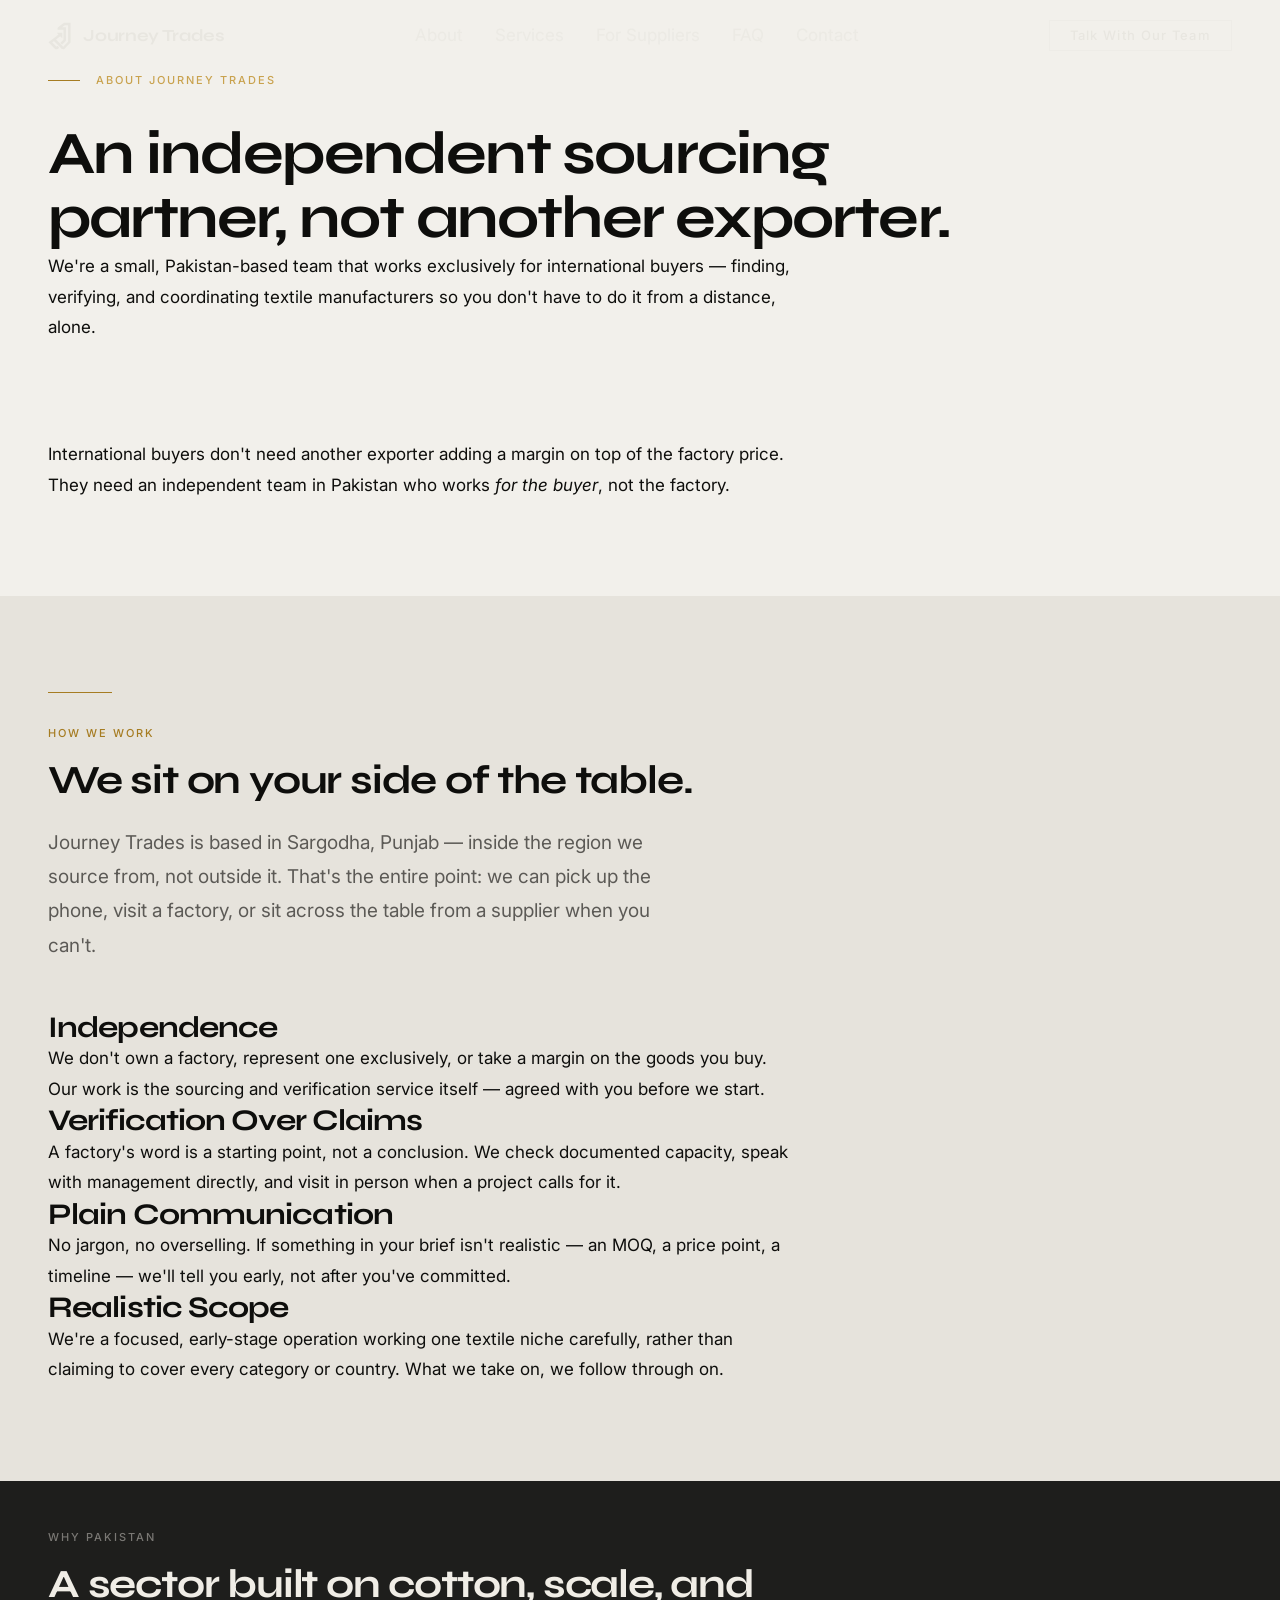
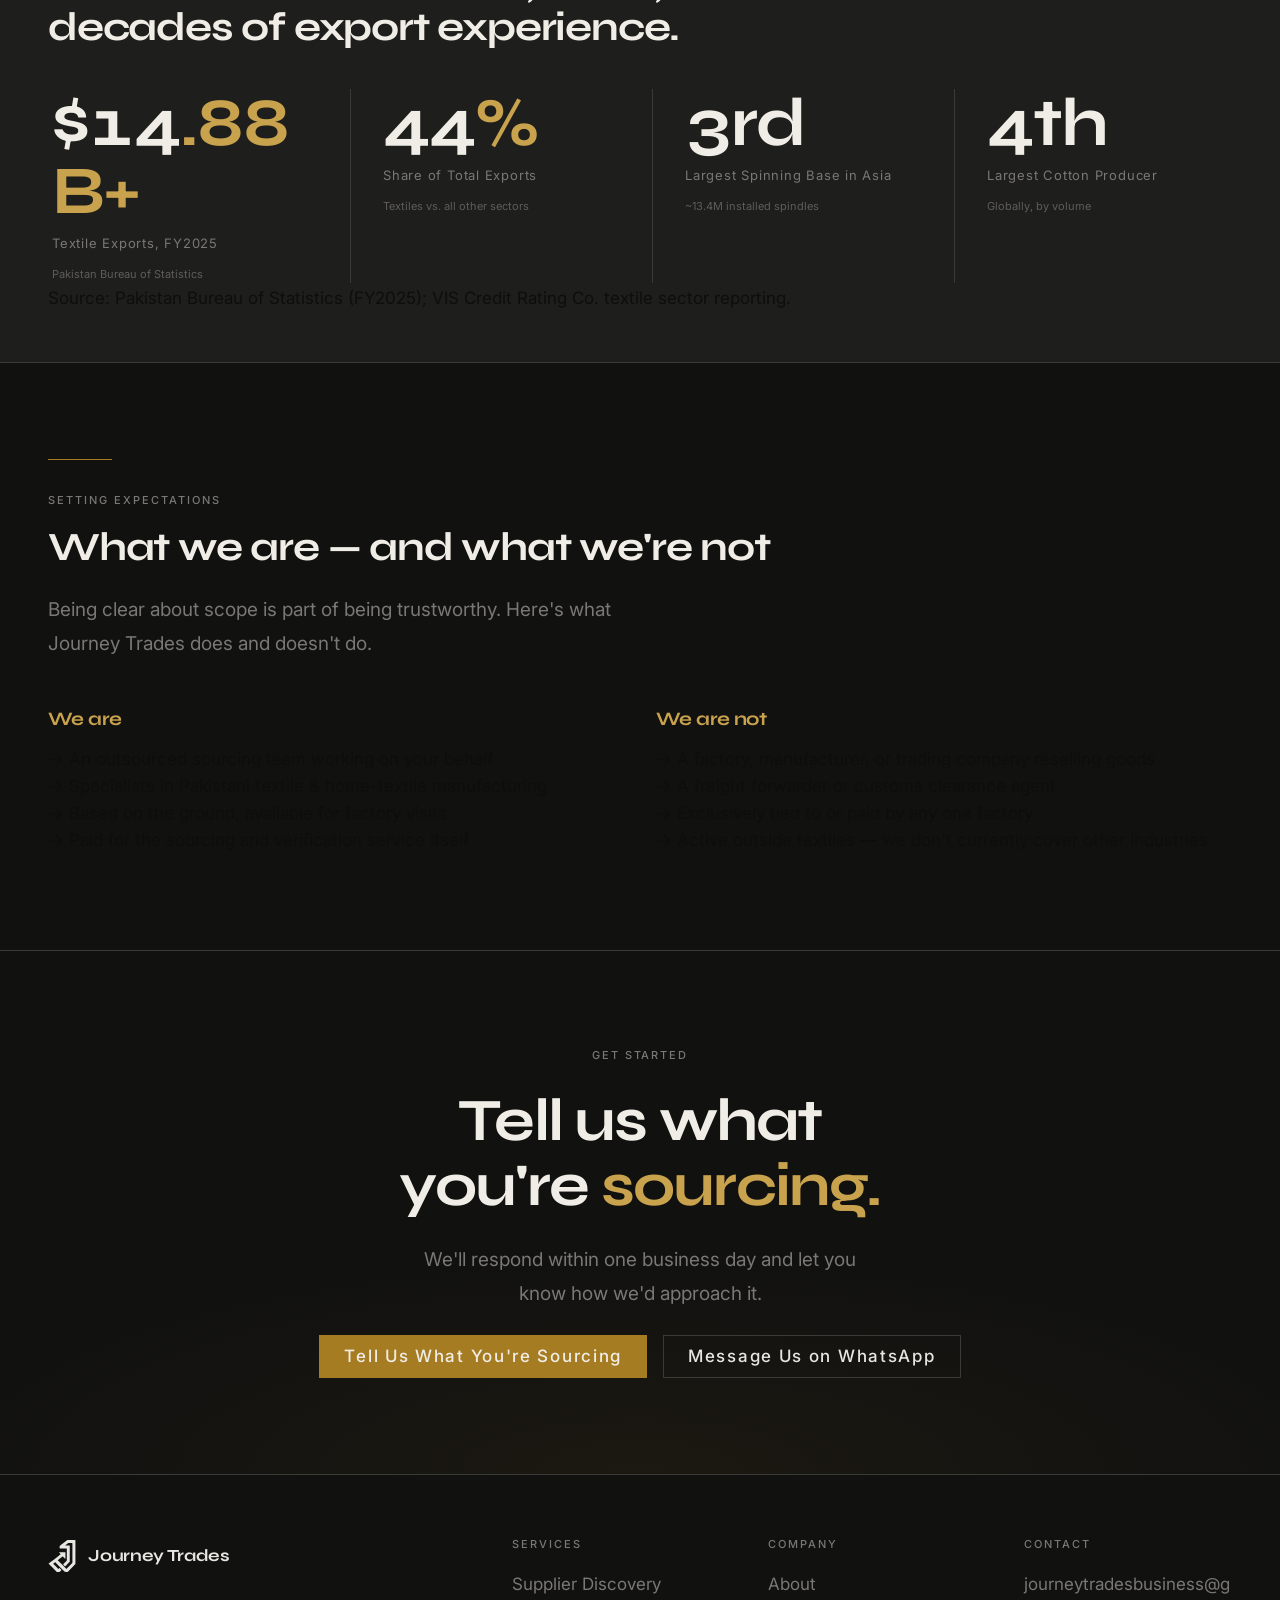
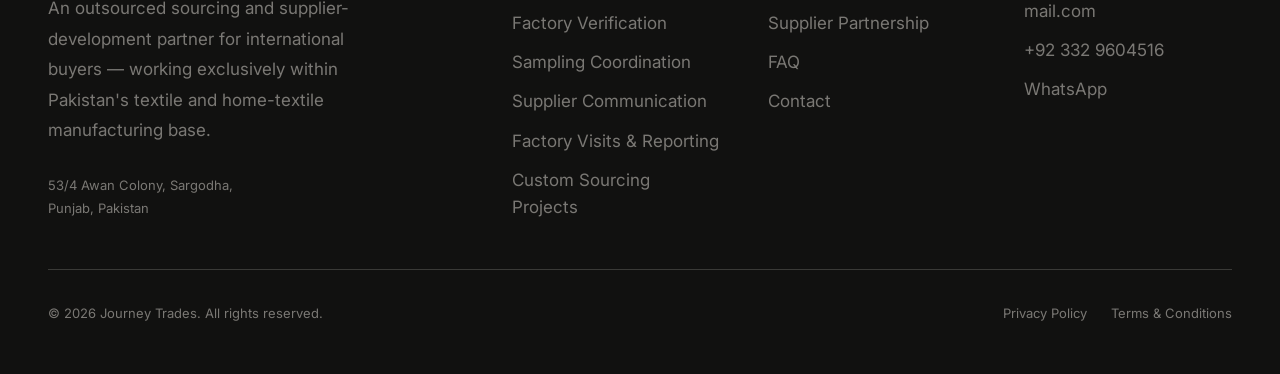
==== about.html @ 77d4fa7c "Add files via upload" ====
<!DOCTYPE html>
<html lang="en" dir="ltr">
<head>
  <meta charset="UTF-8">
  <meta name="viewport" content="width=device-width, initial-scale=1.0">
  <meta http-equiv="X-UA-Compatible" content="IE=edge">

  <title>About Journey Trades — An Independent Sourcing Partner in Pakistan</title>
  <meta name="description" content="Journey Trades is an outsourced sourcing and supplier-development partner based in Sargodha, Punjab. We work for international textile buyers — not for factories.">
  <meta name="robots" content="index, follow">
  <link rel="canonical" href="https://journeytrades.com/about">

  <link rel="icon" href="/assets/favicon/favicon.svg" type="image/svg+xml">
  <link rel="icon" href="/assets/favicon/favicon.ico" sizes="any">
  <link rel="icon" href="/assets/favicon/favicon-96x96.png" type="image/png" sizes="96x96">
  <link rel="apple-touch-icon" href="/assets/favicon/apple-touch-icon.png">
  <link rel="manifest" href="/site.webmanifest">
  <meta name="theme-color" content="#111110">

  <link rel="preconnect" href="https://fonts.googleapis.com">
  <link rel="preconnect" href="https://fonts.gstatic.com" crossorigin>
  <link rel="stylesheet" href="/css/style.css">
  <link rel="stylesheet" href="/css/components.css">
  <link href="https://fonts.googleapis.com/css2?family=Syne:wght@600;700&family=Inter:wght@400;500;600&family=JetBrains+Mono:wght@400&display=swap" rel="stylesheet">
</head>

<body>

  <a href="#main-content" class="skip-link">Skip to main content</a>

  <header role="banner">
    <nav class="nav nav--over-dark" id="site-nav" aria-label="Main navigation">
      <div class="nav__inner container">

        <a href="/" class="nav__brand" aria-label="Journey Trades — Home">
          <span class="nav__mark" aria-hidden="true">
            <svg viewBox="381.33 122.94 254.98 306.00" xmlns="http://www.w3.org/2000/svg" aria-hidden="true" focusable="false"><path fill="currentColor" d="M492.219360,255.719696 C487.970673,251.401764 483.965637,247.331940 479.997284,243.299408 C481.773834,241.290131 483.369568,241.736816 484.786346,241.733704 C500.950500,241.697998 517.115051,241.760742 533.278870,241.675629 C536.532776,241.658493 538.229919,242.593063 538.214355,246.176392 C538.138489,263.673279 538.195129,281.170685 538.187622,298.667908 C538.187256,299.475739 538.202148,300.349670 537.248962,300.984955 C535.290833,301.412384 534.532166,299.639404 533.427429,298.526733 C528.144592,293.205994 522.882629,287.864319 517.635010,282.508728 C516.017578,280.857971 514.525269,279.582428 512.106262,281.442688 C497.848846,292.407104 483.533447,303.296173 469.249542,314.226257 C469.011902,314.408142 468.924530,314.786438 468.872314,314.881500 C494.978088,340.527435 521.039734,366.130005 547.777771,392.397064 C550.860657,389.139160 555.244202,384.400482 559.742493,379.773346 C572.284668,366.872040 584.827454,353.970581 597.484985,341.183014 C600.006348,338.635864 601.158508,335.977844 601.152100,332.351929 C601.053955,276.360565 601.016846,220.368958 601.138489,164.377777 C601.148865,159.608215 599.744385,157.890137 594.889404,158.078583 C586.236511,158.414490 577.562073,158.185883 568.896851,158.221893 C567.082275,158.229431 565.195679,157.996155 563.598877,159.205017 C554.478271,166.109589 545.360718,173.018188 536.156189,179.990524 C537.889099,181.886978 539.625610,181.592804 541.217590,181.585632 C551.380310,181.539932 561.548218,181.598801 571.702759,181.267838 C575.767700,181.135345 577.372253,182.289490 577.363159,186.539581 C577.265991,232.199249 577.288330,277.859222 577.348022,323.519012 C577.351562,326.256561 576.355835,328.283813 574.530151,330.162781 C562.570923,342.470795 550.576233,354.745850 538.759583,367.189697 C536.109314,369.980621 534.418335,369.785675 531.954956,367.059418 C528.161133,362.860901 524.103699,358.885468 519.976135,355.009216 C517.406128,352.595734 517.024597,350.875061 519.827148,348.115173 C529.203430,338.881683 538.237244,329.301453 547.532532,319.984039 C549.837402,317.673645 550.729797,315.225372 550.720886,311.995819 C550.630432,279.167633 550.588562,246.338837 550.731201,213.511063 C550.749634,209.265808 549.271851,208.119171 545.238403,208.156525 C527.575867,208.320053 509.909210,208.088135 492.248108,208.314621 C487.396088,208.376831 485.508484,207.134674 485.556122,201.903229 C485.714783,184.478241 485.535400,184.493973 499.542938,173.908081 C517.348938,160.451614 535.152893,146.992111 552.895752,133.452637 C555.155579,131.728149 557.503235,130.980072 560.276611,130.983826 C581.106812,131.011978 601.937317,131.055344 622.766968,130.943924 C626.807556,130.922302 628.318054,132.323074 628.312683,136.488327 C628.223572,205.811172 628.248474,275.134186 628.276550,344.457153 C628.277588,346.911621 627.695251,348.962250 625.915466,350.777222 C604.217590,372.904419 582.559082,395.070221 560.886902,417.222687 C560.538513,417.578796 560.169983,417.923492 559.772217,418.221985 C554.971069,421.824646 533.644470,420.338440 529.401917,416.060669 C503.236969,389.678223 477.083954,363.283936 450.935394,336.885254 C445.846863,331.748047 445.846344,331.707733 440.229309,335.979370 C436.121277,339.103455 432.063232,342.293457 428.000671,345.476746 C427.767517,345.659454 427.695007,346.047119 427.432037,346.569000 C443.109436,361.708893 458.841797,376.901855 474.966919,392.474121 C476.721710,391.483978 478.832550,388.628113 481.294250,386.196716 C483.282410,384.233093 484.864899,384.271484 486.775757,386.243256 C491.181244,390.789246 495.623444,395.303986 500.180634,399.696655 C502.305176,401.744446 502.652954,403.499542 500.231781,405.450317 C499.845337,405.761688 499.527985,406.159149 499.180969,406.518982 C485.274841,420.939636 485.276093,420.915375 465.383636,419.879028 C462.577545,419.732819 460.314514,418.886597 458.288696,416.833862 C435.349701,393.589966 412.379608,370.376526 389.334137,347.238281 C386.774902,344.668762 386.963837,343.059631 389.784821,340.916809 C418.702850,318.951202 447.563599,296.910217 476.432800,274.880371 C482.764526,270.048645 489.066345,265.177734 495.222076,260.447754 C495.000000,258.157471 493.479034,257.229156 492.219360,255.719696 z"/></svg>
          </span>
          <span class="nav__wordmark">Journey Trades</span>
        </a>

        <ul class="nav__links" role="list">
          <li><a href="/about"     class="nav__link">About</a></li>
          <li><a href="/services"  class="nav__link">Services</a></li>
          <li><a href="/suppliers" class="nav__link">For Suppliers</a></li>
          <li><a href="/faq"       class="nav__link">FAQ</a></li>
          <li><a href="/contact"   class="nav__link">Contact</a></li>
        </ul>

        <div class="nav__actions">
          <a href="/contact" class="btn nav__cta">Talk With Our Team</a>
          <button class="nav__toggle" id="menu-toggle" aria-expanded="false" aria-controls="mobile-menu" aria-label="Open navigation menu">
            <span class="nav__toggle-bar" aria-hidden="true"></span>
            <span class="nav__toggle-bar" aria-hidden="true"></span>
            <span class="nav__toggle-bar" aria-hidden="true"></span>
          </button>
        </div>

      </div>

      <div class="nav__mobile" id="mobile-menu" aria-hidden="true">
        <ul class="nav__mobile-links" role="list">
          <li><a href="/about"     class="nav__mobile-link">About</a></li>
          <li><a href="/services"  class="nav__mobile-link">Services</a></li>
          <li><a href="/suppliers" class="nav__mobile-link">For Suppliers</a></li>
          <li><a href="/faq"       class="nav__mobile-link">FAQ</a></li>
          <li><a href="/contact"   class="nav__mobile-link">Contact</a></li>
        </ul>
        <a href="/contact" class="nav__mobile-cta">Talk With Our Team</a>
      </div>

    </nav>
  </header>
  <main id="main-content" tabindex="-1">

    <!-- ═══════════ PAGE HEADER ═══════════ -->
    <header class="page-header">
      <div class="container">
        <div class="page-header__inner">
          <div class="hero__eyebrow">
            <span class="hero__eyebrow-line" aria-hidden="true"></span>
            <span class="hero__label">About Journey Trades</span>
          </div>
          <h1>An independent sourcing partner, not another exporter.</h1>
          <p class="page-header__sub">
            We're a small, Pakistan-based team that works exclusively for international buyers — finding, verifying, and coordinating textile manufacturers so you don't have to do it from a distance, alone.
          </p>
        </div>
      </div>
    </header>

    <!-- ═══════════ LEAD STATEMENT ═══════════ -->
    <section class="about-lead section">
      <div class="container">
        <p class="about-lead__text">
          International buyers don't need another exporter adding a margin on top of the factory price. They need an independent team in Pakistan who works <em>for the buyer</em>, not the factory.
        </p>
      </div>
    </section>

    <!-- ═══════════ HOW WE WORK ═══════════ -->
    <section class="section" style="background-color: var(--color-bg-alt);" aria-labelledby="how-heading">
      <div class="container">
        <span class="entry-rule fade-up" aria-hidden="true"></span>
        <div class="heading-block">
          <span class="section-label">How We Work</span>
          <h2 class="heading-block__title" id="how-heading">We sit on your side of the table.</h2>
          <p class="heading-block__sub">
            Journey Trades is based in Sargodha, Punjab — inside the region we source from, not outside it. That's the entire point: we can pick up the phone, visit a factory, or sit across the table from a supplier when you can't.
          </p>
        </div>

        <div class="values-grid">
          <div class="value-item fade-up">
            <h3 class="value-item__title">Independence</h3>
            <p class="value-item__body">We don't own a factory, represent one exclusively, or take a margin on the goods you buy. Our work is the sourcing and verification service itself — agreed with you before we start.</p>
          </div>
          <div class="value-item fade-up">
            <h3 class="value-item__title">Verification Over Claims</h3>
            <p class="value-item__body">A factory's word is a starting point, not a conclusion. We check documented capacity, speak with management directly, and visit in person when a project calls for it.</p>
          </div>
          <div class="value-item fade-up">
            <h3 class="value-item__title">Plain Communication</h3>
            <p class="value-item__body">No jargon, no overselling. If something in your brief isn't realistic — an MOQ, a price point, a timeline — we'll tell you early, not after you've committed.</p>
          </div>
          <div class="value-item fade-up">
            <h3 class="value-item__title">Realistic Scope</h3>
            <p class="value-item__body">We're a focused, early-stage operation working one textile niche carefully, rather than claiming to cover every category or country. What we take on, we follow through on.</p>
          </div>
        </div>
      </div>
    </section>

    <!-- ═══════════ WHY PAKISTAN ═══════════ -->
    <section class="credibility-bar" aria-label="Pakistan's textile sector, in context">
      <div class="container">
        <span class="section-label section-label--light">Why Pakistan</span>
        <h2 style="color: var(--color-text-on-dark-strong); margin-top: var(--space-16); max-width: 38ch;">
          A sector built on cotton, scale, and decades of export experience.
        </h2>
        <div class="credibility-bar__grid" style="margin-top: var(--space-40);">

          <div class="stat-card fade-up">
            <span class="stat-card__number" data-count="17" data-suffix=".88B+">$17<span>.88B+</span></span>
            <span class="stat-card__label">Textile Exports, FY2025</span>
            <span class="stat-card__context">Pakistan Bureau of Statistics</span>
          </div>

          <div class="stat-card fade-up">
            <span class="stat-card__number" data-count="55" data-suffix="%">55<span>%</span></span>
            <span class="stat-card__label">Share of Total Exports</span>
            <span class="stat-card__context">Textiles vs. all other sectors</span>
          </div>

          <div class="stat-card fade-up">
            <span class="stat-card__number">3rd</span>
            <span class="stat-card__label">Largest Spinning Base in Asia</span>
            <span class="stat-card__context">~13.4M installed spindles</span>
          </div>

          <div class="stat-card fade-up">
            <span class="stat-card__number">4th</span>
            <span class="stat-card__label">Largest Cotton Producer</span>
            <span class="stat-card__context">Globally, by volume</span>
          </div>

        </div>
        <p class="markets__source">Source: Pakistan Bureau of Statistics (FY2025); VIS Credit Rating Co. textile sector reporting.</p>
      </div>
    </section>

    <!-- ═══════════ WHAT WE ARE / AREN'T ═══════════ -->
    <section class="section" style="background-color: var(--color-surface-dark);" aria-labelledby="not-heading">
      <div class="container">
        <span class="entry-rule fade-up" aria-hidden="true"></span>
        <div class="heading-block">
          <span class="section-label section-label--light">Setting Expectations</span>
          <h2 class="heading-block__title" id="not-heading" style="color: var(--color-text-on-dark-strong);">What we are — and what we're not</h2>
          <p class="heading-block__sub heading-block__sub--light">
            Being clear about scope is part of being trustworthy. Here's what Journey Trades does and doesn't do.
          </p>
        </div>

        <div class="grid grid--2">
          <div>
            <h3 style="color: var(--color-accent-brass-light); font-family: var(--font-display); font-size: var(--text-body-lg); margin-bottom: var(--space-16);">We are</h3>
            <div class="not-list">
              <div class="not-item"><span class="not-item__mark">→</span> An outsourced sourcing team working on your behalf</div>
              <div class="not-item"><span class="not-item__mark">→</span> Specialists in Pakistani textile &amp; home-textile manufacturing</div>
              <div class="not-item"><span class="not-item__mark">→</span> Based on the ground, available for factory visits</div>
              <div class="not-item"><span class="not-item__mark">→</span> Paid for the sourcing and verification service itself</div>
            </div>
          </div>
          <div>
            <h3 style="color: var(--color-accent-brass-light); font-family: var(--font-display); font-size: var(--text-body-lg); margin-bottom: var(--space-16);">We are not</h3>
            <div class="not-list">
              <div class="not-item"><span class="not-item__mark">→</span> A factory, manufacturer, or trading company reselling goods</div>
              <div class="not-item"><span class="not-item__mark">→</span> A freight forwarder or customs clearance agent</div>
              <div class="not-item"><span class="not-item__mark">→</span> Exclusively tied to or paid by any one factory</div>
              <div class="not-item"><span class="not-item__mark">→</span> Active outside textiles — we don't currently cover other industries</div>
            </div>
          </div>
        </div>
      </div>
    </section>

    <!-- ═══════════ CTA ═══════════ -->
    <section class="cta-block section" aria-labelledby="about-cta-heading">
      <div class="container">
        <div class="cta-block__inner">
          <span class="cta-block__label">Get Started</span>
          <h2 class="cta-block__title" id="about-cta-heading">Tell us what you're <em>sourcing.</em></h2>
          <p class="cta-block__sub">We'll respond within one business day and let you know how we'd approach it.</p>
          <div class="cta-block__actions">
            <a href="/contact" class="btn btn--brass">Tell Us What You're Sourcing</a>
            <a href="https://wa.me/923329604516" class="btn btn--outline-dark" target="_blank" rel="noopener">Message Us on WhatsApp</a>
          </div>
        </div>
      </div>
    </section>

  </main>

  <!-- ═══════════ FOOTER ═══════════ -->
  <footer class="footer" role="contentinfo">
    <div class="container">
      <div class="footer__inner">

        <div class="footer__brand">
          <a href="/" class="footer__mark" aria-label="Journey Trades — Home">
            <span class="footer__mark-icon" aria-hidden="true">
              <svg viewBox="381.33 122.94 254.98 306.00" xmlns="http://www.w3.org/2000/svg" aria-hidden="true" focusable="false"><path fill="currentColor" d="M492.219360,255.719696 C487.970673,251.401764 483.965637,247.331940 479.997284,243.299408 C481.773834,241.290131 483.369568,241.736816 484.786346,241.733704 C500.950500,241.697998 517.115051,241.760742 533.278870,241.675629 C536.532776,241.658493 538.229919,242.593063 538.214355,246.176392 C538.138489,263.673279 538.195129,281.170685 538.187622,298.667908 C538.187256,299.475739 538.202148,300.349670 537.248962,300.984955 C535.290833,301.412384 534.532166,299.639404 533.427429,298.526733 C528.144592,293.205994 522.882629,287.864319 517.635010,282.508728 C516.017578,280.857971 514.525269,279.582428 512.106262,281.442688 C497.848846,292.407104 483.533447,303.296173 469.249542,314.226257 C469.011902,314.408142 468.924530,314.786438 468.872314,314.881500 C494.978088,340.527435 521.039734,366.130005 547.777771,392.397064 C550.860657,389.139160 555.244202,384.400482 559.742493,379.773346 C572.284668,366.872040 584.827454,353.970581 597.484985,341.183014 C600.006348,338.635864 601.158508,335.977844 601.152100,332.351929 C601.053955,276.360565 601.016846,220.368958 601.138489,164.377777 C601.148865,159.608215 599.744385,157.890137 594.889404,158.078583 C586.236511,158.414490 577.562073,158.185883 568.896851,158.221893 C567.082275,158.229431 565.195679,157.996155 563.598877,159.205017 C554.478271,166.109589 545.360718,173.018188 536.156189,179.990524 C537.889099,181.886978 539.625610,181.592804 541.217590,181.585632 C551.380310,181.539932 561.548218,181.598801 571.702759,181.267838 C575.767700,181.135345 577.372253,182.289490 577.363159,186.539581 C577.265991,232.199249 577.288330,277.859222 577.348022,323.519012 C577.351562,326.256561 576.355835,328.283813 574.530151,330.162781 C562.570923,342.470795 550.576233,354.745850 538.759583,367.189697 C536.109314,369.980621 534.418335,369.785675 531.954956,367.059418 C528.161133,362.860901 524.103699,358.885468 519.976135,355.009216 C517.406128,352.595734 517.024597,350.875061 519.827148,348.115173 C529.203430,338.881683 538.237244,329.301453 547.532532,319.984039 C549.837402,317.673645 550.729797,315.225372 550.720886,311.995819 C550.630432,279.167633 550.588562,246.338837 550.731201,213.511063 C550.749634,209.265808 549.271851,208.119171 545.238403,208.156525 C527.575867,208.320053 509.909210,208.088135 492.248108,208.314621 C487.396088,208.376831 485.508484,207.134674 485.556122,201.903229 C485.714783,184.478241 485.535400,184.493973 499.542938,173.908081 C517.348938,160.451614 535.152893,146.992111 552.895752,133.452637 C555.155579,131.728149 557.503235,130.980072 560.276611,130.983826 C581.106812,131.011978 601.937317,131.055344 622.766968,130.943924 C626.807556,130.922302 628.318054,132.323074 628.312683,136.488327 C628.223572,205.811172 628.248474,275.134186 628.276550,344.457153 C628.277588,346.911621 627.695251,348.962250 625.915466,350.777222 C604.217590,372.904419 582.559082,395.070221 560.886902,417.222687 C560.538513,417.578796 560.169983,417.923492 559.772217,418.221985 C554.971069,421.824646 533.644470,420.338440 529.401917,416.060669 C503.236969,389.678223 477.083954,363.283936 450.935394,336.885254 C445.846863,331.748047 445.846344,331.707733 440.229309,335.979370 C436.121277,339.103455 432.063232,342.293457 428.000671,345.476746 C427.767517,345.659454 427.695007,346.047119 427.432037,346.569000 C443.109436,361.708893 458.841797,376.901855 474.966919,392.474121 C476.721710,391.483978 478.832550,388.628113 481.294250,386.196716 C483.282410,384.233093 484.864899,384.271484 486.775757,386.243256 C491.181244,390.789246 495.623444,395.303986 500.180634,399.696655 C502.305176,401.744446 502.652954,403.499542 500.231781,405.450317 C499.845337,405.761688 499.527985,406.159149 499.180969,406.518982 C485.274841,420.939636 485.276093,420.915375 465.383636,419.879028 C462.577545,419.732819 460.314514,418.886597 458.288696,416.833862 C435.349701,393.589966 412.379608,370.376526 389.334137,347.238281 C386.774902,344.668762 386.963837,343.059631 389.784821,340.916809 C418.702850,318.951202 447.563599,296.910217 476.432800,274.880371 C482.764526,270.048645 489.066345,265.177734 495.222076,260.447754 C495.000000,258.157471 493.479034,257.229156 492.219360,255.719696 z"/></svg>
            </span>
            <span class="footer__wordmark">Journey Trades</span>
          </a>
          <p class="footer__tagline">
            An outsourced sourcing and supplier-development partner for international buyers — working exclusively within Pakistan's textile and home-textile manufacturing base.
          </p>
          <p class="footer__tagline" style="margin-top: var(--space-8); font-size: var(--text-caption);">
            53/4 Awan Colony, Sargodha, Punjab, Pakistan
          </p>
        </div>

        <nav class="footer__col" aria-label="Services">
          <h3 class="footer__col-title">Services</h3>
          <ul class="footer__links" role="list">
            <li><a href="/services" class="footer__link">Supplier Discovery</a></li>
            <li><a href="/services" class="footer__link">Factory Verification</a></li>
            <li><a href="/services" class="footer__link">Sampling Coordination</a></li>
            <li><a href="/services" class="footer__link">Supplier Communication</a></li>
            <li><a href="/services" class="footer__link">Factory Visits &amp; Reporting</a></li>
            <li><a href="/services" class="footer__link">Custom Sourcing Projects</a></li>
          </ul>
        </nav>

        <nav class="footer__col" aria-label="Company">
          <h3 class="footer__col-title">Company</h3>
          <ul class="footer__links" role="list">
            <li><a href="/about"     class="footer__link">About</a></li>
            <li><a href="/suppliers" class="footer__link">Supplier Partnership</a></li>
            <li><a href="/faq"       class="footer__link">FAQ</a></li>
            <li><a href="/contact"   class="footer__link">Contact</a></li>
          </ul>
        </nav>

        <div class="footer__col">
          <h3 class="footer__col-title">Contact</h3>
          <ul class="footer__links" role="list">
            <li><a href="mailto:journeytradesbusiness@gmail.com" class="footer__link">journeytradesbusiness@gmail.com</a></li>
            <li><a href="tel:+923329604516" class="footer__link">+92 332 9604516</a></li>
            <li><a href="https://wa.me/923329604516" class="footer__link" target="_blank" rel="noopener">WhatsApp</a></li>
          </ul>
        </div>

      </div>

      <hr class="footer__divider" aria-hidden="true">

      <div class="footer__bottom">
        <p class="footer__copy">
          &copy; <span id="footer-year">2026</span> Journey Trades. All rights reserved.
        </p>
        <nav class="footer__legal-links" aria-label="Legal">
          <a href="/privacy" class="footer__legal-link">Privacy Policy</a>
          <a href="/terms"   class="footer__legal-link">Terms &amp; Conditions</a>
        </nav>
      </div>

    </div>
  </footer>

  <script src="/js/script.js" defer></script>


</body>
</html>
---- css/style.css ----
/* ═══════════════════════════════════════════════════════════════
   JOURNEY TRADES — style.css  v2
   Architecture: Layered Custom Properties + Disciplined BEM
   Mobile-first. Token-driven. Zero layout hacks.

   LAYER 0:  Design Tokens (evolved palette + new tokens)
   LAYER 1:  Reset + Base
   LAYER 2:  Global Safety Rules
   LAYER 3:  Typography Base
   LAYER 4:  Layout Primitives
   LAYER 5:  Navigation
   LAYER 6:  Footer
   LAYER 7:  Hero
   LAYER 8:  Credibility Bar
   LAYER 9:  Services
   LAYER 10: Process
   LAYER 11: Why Journey / Engagement Model
   LAYER 12: Trade Evidence
   LAYER 13: CTA Block
   LAYER 14: Animations + Tension System
   LAYER 15: Reduced Motion
═══════════════════════════════════════════════════════════════ */


/* ═══════════════════════════════════════════════════════════════
   LAYER 0 — DESIGN TOKENS
═══════════════════════════════════════════════════════════════ */

:root {

  /* ── EVOLVED PALETTE ── */
  --color-bg-primary:         #F2F0EB;
  --color-bg-alt:             #E6E3DC;
  --color-surface-dark:       #111110;
  --color-surface-mid:        #1E1E1C;
  --color-text-primary:       #0E0E0C;
  --color-text-secondary:     #5C5A56;
  --color-text-on-dark:       #E8E6E0;
  --color-text-on-dark-strong:#F0EDE6;
  --color-text-muted-on-dark: #7A7874;
  --color-accent-brass:       #A67C22;
  --color-accent-brass-light: #C9A24E;
  --color-accent-green:       #2C4A38;
  --color-border:             #C8C5BC;
  --color-border-strong:      #A8A59C;
  --color-border-dark:        #2A2A28;
  --color-border-dark-strong: #3A3A37;

  /* ── SPACING — 8px base unit ── */
  --space-4:    0.25rem;
  --space-8:    0.50rem;
  --space-12:   0.75rem;
  --space-16:   1.00rem;
  --space-20:   1.25rem;
  --space-24:   1.50rem;
  --space-32:   2.00rem;
  --space-40:   2.50rem;
  --space-48:   3.00rem;
  --space-64:   4.00rem;
  --space-80:   5.00rem;
  --space-96:   6.00rem;
  --space-128:  8.00rem;

  /* ── SECTION PADDING — mobile first, pacing is intentional ── */
  --section-py:       var(--space-64);
  --section-py-tight: var(--space-48);
  --section-py-wide:  var(--space-96);

  /* ── NAVIGATION ── */
  --nav-height: 4.50rem;

  /* ── CONTAINERS ── */
  --container-max:     80rem;
  --container-text:    45rem;
  --container-legal:   42.50rem;
  --container-padding: var(--space-20);

  /* ── TYPOGRAPHY — FAMILIES ── */
  --font-display: 'Syne', system-ui, sans-serif;
  --font-body:    'Inter', system-ui, sans-serif;
  --font-mono:    'JetBrains Mono', 'Fira Mono', 'Courier New', monospace;

  /* ── TYPOGRAPHY — EVOLVED FLUID SCALE ── */
  --text-label:    clamp(0.625rem,  1.40vw, 0.6875rem);
  --text-caption:  clamp(0.750rem,  1.60vw, 0.8125rem);
  --text-body:     clamp(0.9375rem, 1.80vw, 1.0625rem);
  --text-body-lg:  clamp(1.0625rem, 2.10vw, 1.1875rem);
  --text-sub:      clamp(1.1250rem, 2.50vw, 1.4375rem);
  --text-h3:       clamp(1.3125rem, 3.00vw, 1.8750rem);
  --text-h2:       clamp(1.6250rem, 4.20vw, 2.5000rem);
  --text-h1:       clamp(2.2500rem, 5.80vw, 3.7500rem);
  --text-display:  clamp(2.9375rem, 7.50vw, 6.0000rem);
  --text-stat:     clamp(2.5000rem, 5.50vw, 4.2500rem);

  /* ── LINE HEIGHTS ── */
  --lh-tight:   1.08;
  --lh-snug:    1.28;
  --lh-normal:  1.60;
  --lh-relaxed: 1.80;

  /* ── TRACKING ── */
  --tracking-tightest: -0.03em;
  --tracking-tight:    -0.02em;
  --tracking-normal:    0.00em;
  --tracking-wide:      0.06em;
  --tracking-wider:     0.10em;
  --tracking-widest:    0.18em;

  /* ── BORDERS ── */
  --border-default: 1px solid var(--color-border);
  --border-strong:  1px solid var(--color-border-strong);
  --border-dark:    1px solid var(--color-border-dark);
  --border-dark-strong: 1px solid var(--color-border-dark-strong);

  /* ── TRANSITIONS ── */
  --ease-default:  cubic-bezier(0.4, 0.0, 0.2, 1);
  --ease-out:      cubic-bezier(0.0, 0.0, 0.2, 1);
  --ease-in-out:   cubic-bezier(0.4, 0.0, 0.6, 1);
  --duration-fast: 180ms;
  --duration-base: 360ms;
  --duration-slow: 560ms;
  --duration-xslow:800ms;

  /* ── Z-INDEX — declared once, never guessed ── */
  --z-base:    0;
  --z-raised:  10;
  --z-overlay: 100;
  --z-nav:     200;
  --z-skip:    400;
}

@media (min-width: 768px) {
  :root {
    --section-py:        var(--space-80);
    --section-py-tight:  var(--space-64);
    --section-py-wide:   var(--space-128);
    --container-padding: var(--space-32);
  }
}

@media (min-width: 1200px) {
  :root {
    --section-py:        var(--space-96);
    --section-py-tight:  var(--space-80);
    --container-padding: var(--space-48);
  }
}


/* ═══════════════════════════════════════════════════════════════
   LAYER 1 — RESET
═══════════════════════════════════════════════════════════════ */

*, *::before, *::after { box-sizing: border-box; }

* { margin: 0; padding: 0; min-width: 0; }

html {
  font-size: 100%;
  scroll-behavior: smooth;
  -webkit-text-size-adjust: 100%;
  text-size-adjust: 100%;
}

body {
  font-family:             var(--font-body);
  font-size:               var(--text-body);
  font-weight:             400;
  line-height:             var(--lh-normal);
  color:                   var(--color-text-primary);
  background-color:        var(--color-bg-primary);
  -webkit-font-smoothing:  antialiased;
  -moz-osx-font-smoothing: grayscale;
  text-rendering:          optimizeLegibility;
}

ul, ol { list-style: none; }
a { color: inherit; text-decoration: none; }
button {
  cursor: pointer; border: none; background: none;
  font-family: inherit; font-size: inherit; color: inherit;
}
input, textarea, select { font-family: inherit; font-size: inherit; }
table { border-collapse: collapse; border-spacing: 0; }
hr { border: none; border-top: var(--border-default); }
address { font-style: normal; }


/* ═══════════════════════════════════════════════════════════════
   LAYER 2 — GLOBAL SAFETY RULES
═══════════════════════════════════════════════════════════════ */

html, body { overflow-x: hidden; }

img, svg, video, canvas, iframe, embed, object {
  display: block;
  max-width: 100%;
}

img { height: auto; }

p, h1, h2, h3, h4, h5, h6, span, li, td, th {
  overflow-wrap: break-word;
  word-break: break-word;
}


/* ═══════════════════════════════════════════════════════════════
   LAYER 3 — TYPOGRAPHY BASE
═══════════════════════════════════════════════════════════════ */

h1, h2, h3, h4, h5, h6 {
  font-family:    var(--font-display);
  font-weight:    700;
  line-height:    var(--lh-tight);
  color:          var(--color-text-primary);
  text-wrap:      balance;
  letter-spacing: var(--tracking-tightest);
}

h1 { font-size: var(--text-h1); }
h2 { font-size: var(--text-h2); }
h3 { font-size: var(--text-h3); }

p {
  line-height: var(--lh-relaxed);
  max-width:   68ch;
}

strong { font-weight: 600; }
em     { font-style: italic; }

/* ── Section Label ── */
.section-label {
  display:        block;
  font-family:    var(--font-body);
  font-size:      var(--text-label);
  font-weight:    500;
  letter-spacing: var(--tracking-widest);
  text-transform: uppercase;
  color:          var(--color-accent-brass);
  margin-bottom:  var(--space-16);
  line-height:    var(--lh-normal);
}

.section-label--light { color: var(--color-text-muted-on-dark); }
.section-label--muted { color: var(--color-text-secondary); }

.caption {
  font-size:   var(--text-caption);
  color:       var(--color-text-secondary);
  line-height: var(--lh-normal);
}

.text-secondary     { color: var(--color-text-secondary); }
.text-on-dark       { color: var(--color-text-on-dark); }
.text-on-dark-strong{ color: var(--color-text-on-dark-strong); }

.divider       { border: none; border-top: var(--border-default); width: 100%; }
.divider--dark { border-top: var(--border-dark); }
.divider--dark-strong { border-top: var(--border-dark-strong); }


/* ═══════════════════════════════════════════════════════════════
   ACCESSIBILITY — SKIP LINK + FOCUS
═══════════════════════════════════════════════════════════════ */

.skip-link {
  position: absolute; top: -200%; left: var(--space-16);
  z-index: var(--z-skip);
  padding: var(--space-8) var(--space-16);
  background: var(--color-surface-dark);
  color: var(--color-text-on-dark);
  font-size: var(--text-body); font-weight: 500;
  text-decoration: none;
  border: 2px solid var(--color-accent-brass);
  transition: top var(--duration-fast) var(--ease-out);
}
.skip-link:focus { top: var(--space-8); }

*:focus { outline: none; }
*:focus-visible {
  outline: 2px solid var(--color-accent-brass);
  outline-offset: 3px;
}


/* ═══════════════════════════════════════════════════════════════
   BUTTONS
═══════════════════════════════════════════════════════════════ */

.btn {
  display: inline-flex; align-items: center; justify-content: center;
  gap: var(--space-8);
  padding: var(--space-12) var(--space-28, var(--space-24));
  font-family: var(--font-body);
  font-size: var(--text-body);
  font-weight: 500;
  letter-spacing: var(--tracking-wider);
  line-height: 1;
  cursor: pointer;
  text-decoration: none;
  border: 1.5px solid transparent;
  white-space: nowrap;
  transition:
    background-color var(--duration-fast) var(--ease-default),
    border-color     var(--duration-fast) var(--ease-default),
    color            var(--duration-fast) var(--ease-default);
}

.btn--primary {
  background-color: var(--color-text-primary);
  border-color:     var(--color-text-primary);
  color:            var(--color-bg-primary);
}
.btn--primary:hover {
  background-color: var(--color-surface-dark);
  border-color:     var(--color-surface-dark);
}

.btn--outline {
  background-color: transparent;
  border-color:     var(--color-border-strong);
  color:            var(--color-text-primary);
}
.btn--outline:hover {
  background-color: var(--color-text-primary);
  border-color:     var(--color-text-primary);
  color:            var(--color-bg-primary);
}

.btn--ghost {
  background-color: transparent;
  border-color:     transparent;
  color:            var(--color-text-primary);
  padding-inline:   0;
}
.btn--ghost:hover { color: var(--color-accent-brass); }

.btn--primary-dark {
  background-color: var(--color-text-on-dark-strong);
  border-color:     var(--color-text-on-dark-strong);
  color:            var(--color-surface-dark);
}
.btn--primary-dark:hover {
  background-color: var(--color-accent-brass-light);
  border-color:     var(--color-accent-brass-light);
  color:            var(--color-surface-dark);
}

.btn--outline-dark {
  background-color: transparent;
  border-color:     var(--color-border-dark-strong);
  color:            var(--color-text-on-dark);
}
.btn--outline-dark:hover {
  border-color:     var(--color-text-on-dark);
  color:            var(--color-text-on-dark-strong);
}

.btn--brass {
  background-color: var(--color-accent-brass);
  border-color:     var(--color-accent-brass);
  color:            var(--color-text-on-dark-strong);
}
.btn--brass:hover {
  background-color: var(--color-accent-brass-light);
  border-color:     var(--color-accent-brass-light);
}

.btn--full { width: 100%; justify-content: center; }


/* ═══════════════════════════════════════════════════════════════
   LAYER 4 — LAYOUT PRIMITIVES
═══════════════════════════════════════════════════════════════ */

.container {
  width: 100%;
  max-width: var(--container-max);
  margin-inline: auto;
  padding-inline: var(--container-padding);
}

.container--text { max-width: var(--container-text); }

/* ── Section wrapper — isolated, self-contained ── */
.section {
  position: relative;
  overflow: hidden;
  padding-block: var(--section-py);
}

.section--tight { padding-block: var(--section-py-tight); }
.section--wide  { padding-block: var(--section-py-wide); }

/* ── Dark interruption band — visual rhythm reset ── */
.band {
  background-color: var(--color-surface-dark);
  height: 2px;
  width: 100%;
}

/* ── Grid system ── */
.grid { display: grid; gap: var(--space-24); }

.grid--2 { grid-template-columns: 1fr; }
@media (min-width: 768px)  { .grid--2 { grid-template-columns: repeat(2, 1fr); } }

.grid--3 { grid-template-columns: 1fr; }
@media (min-width: 768px)  { .grid--3 { grid-template-columns: repeat(2, 1fr); } }
@media (min-width: 1200px) { .grid--3 { grid-template-columns: repeat(3, 1fr); } }

.grid--4 { grid-template-columns: repeat(2, 1fr); }
@media (min-width: 1200px) { .grid--4 { grid-template-columns: repeat(4, 1fr); } }

@media (min-width: 1200px) { .grid { gap: var(--space-32); } }

/* ── Heading block ── */
.heading-block { margin-bottom: var(--space-48); }

.heading-block__title { margin-bottom: var(--space-24); }

.heading-block__sub {
  font-size:   var(--text-body-lg);
  color:       var(--color-text-secondary);
  line-height: var(--lh-relaxed);
  max-width:   52ch;
}
.heading-block__sub--light { color: var(--color-text-muted-on-dark); }

/* ── Entry rule — brass line that draws on scroll ── */
.entry-rule {
  display: block;
  width: 0;
  height: 1px;
  background-color: var(--color-accent-brass);
  margin-bottom: var(--space-32);
  transition: width var(--duration-xslow) var(--ease-out);
}
.entry-rule.is-visible { width: 4rem; }

/* ── Image wrapper ── */
.img-wrap { overflow: hidden; position: relative; }
.img-wrap--16-9 { aspect-ratio: 16 / 9; }
.img-wrap--4-3  { aspect-ratio: 4 / 3; }
.img-wrap--3-2  { aspect-ratio: 3 / 2; }
.img-wrap--1-1  { aspect-ratio: 1 / 1; }
.img-wrap img {
  width: 100%; height: 100%;
  object-fit: cover; object-position: center;
}


/* ═══════════════════════════════════════════════════════════════
   LAYER 5 — NAVIGATION
═══════════════════════════════════════════════════════════════ */

.nav {
  position: fixed; top: 0; left: 0; right: 0;
  z-index: var(--z-nav);
  height: var(--nav-height);
  background: transparent;
  border-bottom: 1px solid transparent;
  transition:
    background-color var(--duration-base) var(--ease-default),
    border-color     var(--duration-base) var(--ease-default),
    backdrop-filter  var(--duration-base) var(--ease-default);
}

.nav.is-scrolled {
  background:              rgba(18, 17, 16, 0.94);
  backdrop-filter:         blur(16px);
  -webkit-backdrop-filter: blur(16px);
  border-bottom-color:     var(--color-border-dark-strong);
}

/* When scrolled: invert logo + wordmark to light */
.nav.is-scrolled .nav__mark  { color: var(--color-text-on-dark); }
.nav.is-scrolled .nav__wordmark { color: var(--color-text-on-dark); }
.nav.is-scrolled .nav__link  { color: var(--color-text-muted-on-dark); }
.nav.is-scrolled .nav__link:hover { color: var(--color-text-on-dark); }
.nav.is-scrolled .nav__toggle-bar { background-color: var(--color-text-on-dark); }

/* When over hero (transparent): force light text */
.nav--over-dark .nav__mark      { color: var(--color-text-on-dark); }
.nav--over-dark .nav__wordmark  { color: var(--color-text-on-dark); }
.nav--over-dark .nav__link      { color: rgba(232,230,224,0.65); }
.nav--over-dark .nav__link:hover{ color: var(--color-text-on-dark); }
.nav--over-dark .nav__toggle-bar{ background-color: var(--color-text-on-dark); }
.nav--over-dark .nav__cta {
  border-color: rgba(232,230,224,0.35);
  color: var(--color-text-on-dark);
}
.nav--over-dark .nav__cta:hover {
  background-color: var(--color-text-on-dark-strong);
  color: var(--color-surface-dark);
  border-color: var(--color-text-on-dark-strong);
}

.nav__inner {
  height: 100%;
  display: flex; align-items: center; justify-content: space-between;
  gap: var(--space-24);
}

.nav__brand {
  display: flex; align-items: center;
  gap: var(--space-12); flex-shrink: 0;
}

.nav__mark {
  display: flex; align-items: center;
  width: auto; height: 28px; flex-shrink: 0;
  color: var(--color-text-primary);
  transition: color var(--duration-fast) var(--ease-default);
}
.nav__mark svg { width: auto; height: 100%; display: block; overflow: visible; }

.nav__wordmark {
  font-family: var(--font-display);
  font-size: 1.0625rem; font-weight: 700;
  letter-spacing: var(--tracking-tight);
  color: var(--color-text-primary); line-height: 1;
  white-space: nowrap;
  transition: color var(--duration-fast) var(--ease-default);
}

.nav__links { display: none; align-items: center; gap: var(--space-32); }
@media (min-width: 1024px) { .nav__links { display: flex; } }

.nav__link {
  font-size: var(--text-body); font-weight: 400;
  color: var(--color-text-secondary);
  letter-spacing: var(--tracking-normal);
  transition: color var(--duration-fast) var(--ease-default);
  white-space: nowrap;
}
.nav__link:hover { color: var(--color-text-primary); }

.nav__actions { display: flex; align-items: center; gap: var(--space-16); flex-shrink: 0; }

.nav__cta {
  display: none;
  padding: var(--space-8) var(--space-20);
  font-size: var(--text-caption);
  border: 1.5px solid var(--color-border-strong);
  color: var(--color-text-primary);
  transition:
    background-color var(--duration-fast) var(--ease-default),
    border-color     var(--duration-fast) var(--ease-default),
    color            var(--duration-fast) var(--ease-default);
}
.nav__cta:hover {
  background-color: var(--color-text-primary);
  color: var(--color-bg-primary);
  border-color: var(--color-text-primary);
}
@media (min-width: 1024px) { .nav__cta { display: inline-flex; } }

.nav__toggle {
  display: flex; flex-direction: column; justify-content: center;
  align-items: center; gap: 5px;
  width: 44px; height: 44px; cursor: pointer; flex-shrink: 0;
}
@media (min-width: 1024px) { .nav__toggle { display: none; } }

.nav__toggle-bar {
  display: block; width: 22px; height: 1.5px;
  background-color: var(--color-text-primary);
  transition:
    transform var(--duration-base) var(--ease-default),
    opacity   var(--duration-base) var(--ease-default);
  transform-origin: center;
}

.nav__toggle[aria-expanded="true"] .nav__toggle-bar:nth-child(1) { transform: translateY(6.5px) rotate(45deg); }
.nav__toggle[aria-expanded="true"] .nav__toggle-bar:nth-child(2) { opacity: 0; transform: scaleX(0); }
.nav__toggle[aria-expanded="true"] .nav__toggle-bar:nth-child(3) { transform: translateY(-6.5px) rotate(-45deg); }

.nav__mobile {
  position: fixed; top: var(--nav-height); left: 0; right: 0; bottom: 0;
  z-index: calc(var(--z-nav) - 1);
  background-color: var(--color-surface-dark);
  padding: var(--space-48) var(--space-24) var(--space-64);
  display: flex; flex-direction: column; gap: var(--space-48);
  overflow-y: auto;
  opacity: 0; pointer-events: none; transform: translateY(-8px);
  transition:
    opacity   var(--duration-base) var(--ease-default),
    transform var(--duration-base) var(--ease-default);
}
.nav__mobile[aria-hidden="false"] { opacity: 1; pointer-events: auto; transform: translateY(0); }

.nav__mobile-links { display: flex; flex-direction: column; gap: var(--space-4); }

.nav__mobile-link {
  display: block;
  font-family: var(--font-display);
  font-size: var(--text-h3); font-weight: 700;
  color: var(--color-text-on-dark);
  padding-block: var(--space-16);
  border-bottom: var(--border-dark-strong);
  letter-spacing: var(--tracking-tightest);
  transition: color var(--duration-fast) var(--ease-default);
}
.nav__mobile-link:hover { color: var(--color-accent-brass-light); }

.nav__mobile-cta {
  width: 100%; padding: var(--space-16) var(--space-24);
  font-size: var(--text-body-lg);
  display: flex; justify-content: center;
  background-color: var(--color-accent-brass);
  color: var(--color-surface-dark);
  border: none; font-weight: 600;
}
.nav__mobile-cta:hover { background-color: var(--color-accent-brass-light); }

body.menu-open { overflow: hidden; }

main { padding-top: var(--nav-height); }


/* ═══════════════════════════════════════════════════════════════
   LAYER 6 — FOOTER
═══════════════════════════════════════════════════════════════ */

.footer {
  background-color: var(--color-surface-dark);
  color: var(--color-text-on-dark);
  padding-block: var(--space-64) var(--space-48);
  position: relative; overflow: hidden;
  border-top: 1px solid var(--color-border-dark-strong);
}

.footer__inner {
  display: grid; gap: var(--space-48);
  grid-template-columns: 1fr;
}
@media (min-width: 768px) {
  .footer__inner { grid-template-columns: 1fr 1fr; gap: var(--space-64); }
}
@media (min-width: 1024px) {
  .footer__inner { grid-template-columns: 2fr 1fr 1fr 1fr; gap: var(--space-48); }
}

.footer__brand { display: flex; flex-direction: column; gap: var(--space-20); }

.footer__mark { display: flex; align-items: center; gap: var(--space-12); }

.footer__mark-icon {
  width: auto; height: 34px; flex-shrink: 0;
  color: var(--color-text-on-dark);
}
.footer__mark-icon svg { width: auto; height: 100%; display: block; overflow: visible; }

.footer__wordmark {
  font-family: var(--font-display);
  font-size: 1.0625rem; font-weight: 700;
  letter-spacing: var(--tracking-tight);
  color: var(--color-text-on-dark); line-height: 1;
}

.footer__tagline {
  font-size: var(--text-body);
  color: var(--color-text-muted-on-dark);
  line-height: var(--lh-relaxed); max-width: 28ch;
}

.footer__col-title {
  font-family: var(--font-body); font-size: var(--text-label);
  font-weight: 500; letter-spacing: var(--tracking-widest);
  text-transform: uppercase; color: var(--color-text-muted-on-dark);
  margin-bottom: var(--space-20);
}

.footer__links { display: flex; flex-direction: column; gap: var(--space-12); }

.footer__link {
  font-size: var(--text-body);
  color: var(--color-text-muted-on-dark); line-height: var(--lh-normal);
  transition: color var(--duration-fast) var(--ease-default);
}
.footer__link:hover { color: var(--color-text-on-dark); }

.footer__divider {
  border: none; border-top: var(--border-dark-strong);
  margin-block: var(--space-48) var(--space-32);
}

.footer__bottom {
  display: flex; flex-direction: column; gap: var(--space-12); align-items: flex-start;
}
@media (min-width: 768px) {
  .footer__bottom { flex-direction: row; justify-content: space-between; align-items: center; }
}

.footer__copy { font-size: var(--text-caption); color: var(--color-text-muted-on-dark); max-width: none; }

.footer__legal-links { display: flex; gap: var(--space-24); flex-wrap: wrap; }

.footer__legal-link {
  font-size: var(--text-caption); color: var(--color-text-muted-on-dark);
  transition: color var(--duration-fast) var(--ease-default);
}
.footer__legal-link:hover { color: var(--color-text-on-dark); }


/* ═══════════════════════════════════════════════════════════════
   LAYER 7 — HERO
═══════════════════════════════════════════════════════════════ */

.hero {
  margin-top: calc(-1 * var(--nav-height));
  padding-block: 0;
  min-height: 100svh;
  min-height: 100vh;
  display: flex; flex-direction: column; justify-content: flex-end;
  position: relative; overflow: hidden;
  background-color: var(--color-surface-dark);
}

.hero__media {
  position: absolute; inset: 0;
  z-index: var(--z-base);
}
.hero__media picture,
.hero__media img {
  width: 100%; height: 100%;
  object-fit: cover; object-position: center 35%;
  display: block;
}

/* Layered overlay — heavier at bottom for text legibility, tinted warm */
.hero__overlay {
  position: absolute; inset: 0;
  z-index: var(--z-raised);
  background:
    linear-gradient(
      to top,
      rgba(10, 10, 9, 0.92) 0%,
      rgba(10, 10, 9, 0.55) 40%,
      rgba(10, 10, 9, 0.18) 100%
    );
}

/* Side vignette — cinematic depth */
.hero__overlay::after {
  content: '';
  position: absolute; inset: 0;
  background: linear-gradient(
    to right,
    rgba(10, 10, 9, 0.40) 0%,
    transparent 60%
  );
}

.hero__content {
  position: relative;
  z-index: calc(var(--z-raised) + 1);
  width: 100%;
  padding-top: calc(var(--nav-height) + var(--space-64));
  padding-bottom: var(--space-80);
}

.hero__inner { max-width: 54rem; }

.hero__eyebrow {
  display: flex; align-items: center; gap: var(--space-16);
  margin-bottom: var(--space-32);
}

.hero__eyebrow-line {
  display: block; width: 2rem; height: 1px;
  background-color: var(--color-accent-brass);
  flex-shrink: 0;
}

.hero__label {
  display: block;
  font-family: var(--font-body);
  font-size: var(--text-label); font-weight: 500;
  letter-spacing: var(--tracking-widest); text-transform: uppercase;
  color: var(--color-accent-brass-light); line-height: var(--lh-normal);
}

.hero__title {
  font-family: var(--font-display);
  font-size: var(--text-display);
  font-weight: 700; line-height: var(--lh-tight);
  letter-spacing: var(--tracking-tightest);
  color: var(--color-text-on-dark-strong);
  margin-bottom: var(--space-32);
  text-wrap: balance;
}

.hero__title em {
  font-style: normal;
  color: var(--color-accent-brass-light);
}

.hero__sub {
  font-size: var(--text-body-lg);
  color: rgba(240, 237, 230, 0.68);
  line-height: var(--lh-relaxed);
  max-width: 46ch;
  margin-bottom: var(--space-40);
}

.hero__actions {
  display: flex; flex-wrap: wrap; gap: var(--space-16); align-items: center;
}

/* Hero meta strip — tension/specificity at bottom */
.hero__meta {
  margin-top: var(--space-64);
  padding-top: var(--space-32);
  border-top: 1px solid rgba(240,237,230,0.12);
  display: flex; flex-wrap: wrap; gap: var(--space-32);
}

.hero__meta-item {
  display: flex; flex-direction: column; gap: var(--space-4);
}

.hero__meta-value {
  font-family: var(--font-display);
  font-size: var(--text-h3); font-weight: 700;
  color: var(--color-text-on-dark-strong);
  letter-spacing: var(--tracking-tightest); line-height: 1;
}

.hero__meta-label {
  font-size: var(--text-label);
  color: rgba(240,237,230,0.42);
  letter-spacing: var(--tracking-widest); text-transform: uppercase;
}

@media (min-width: 768px) {
  .hero__content { padding-bottom: var(--space-96); }
  .hero__sub { max-width: 52ch; }
  .hero__title { margin-bottom: var(--space-40); }
}
@media (min-width: 1200px) {
  .hero__content { padding-bottom: var(--space-128); }
}


/* ═══════════════════════════════════════════════════════════════
   LAYER 8 — CREDIBILITY BAR
═══════════════════════════════════════════════════════════════ */

.credibility-bar {
  background-color: var(--color-surface-mid);
  padding-block: var(--space-48) var(--space-56, var(--space-48));
  border-bottom: 1px solid var(--color-border-dark-strong);
  overflow: hidden;
}

.credibility-bar__grid {
  display: grid;
  grid-template-columns: repeat(2, 1fr);
  gap: var(--space-40) var(--space-24);
}
@media (min-width: 768px) {
  .credibility-bar__grid {
    grid-template-columns: repeat(4, 1fr);
    gap: var(--space-24);
  }
}

.stat-card {
  display: flex; flex-direction: column; gap: var(--space-8);
  padding-inline: var(--space-4);
}

.stat-card + .stat-card {
  border-left: 1px solid var(--color-border-dark-strong);
  padding-left: var(--space-32);
}

@media (max-width: 767px) {
  .stat-card:nth-child(2n) {
    border-left: 1px solid var(--color-border-dark-strong);
    padding-left: var(--space-24);
  }
  .stat-card:nth-child(2n+1) {
    border-left: none; padding-left: var(--space-4);
  }
}

.stat-card__number {
  font-family: var(--font-display);
  font-size: var(--text-stat);
  font-weight: 700; line-height: 1;
  letter-spacing: var(--tracking-tightest);
  color: var(--color-text-on-dark-strong);
  font-variant-numeric: tabular-nums;
}
.stat-card__number span { color: var(--color-accent-brass-light); }

.stat-card__label {
  font-size: var(--text-caption);
  color: var(--color-text-muted-on-dark);
  letter-spacing: var(--tracking-wide); line-height: var(--lh-normal);
  max-width: none;
}

.stat-card__context {
  font-size: var(--text-label);
  color: rgba(122,120,116,0.7);
  letter-spacing: var(--tracking-normal);
  line-height: var(--lh-normal);
  max-width: none; margin-top: var(--space-4);
}


/* ═══════════════════════════════════════════════════════════════
   LAYER 9 — SERVICES
═══════════════════════════════════════════════════════════════ */

.services { background-color: var(--color-bg-primary); }

.services__header {
  display: flex; flex-direction: column; gap: var(--space-48);
  margin-bottom: var(--space-64);
}
@media (min-width: 1024px) {
  .services__header {
    flex-direction: row; justify-content: space-between;
    align-items: flex-end; gap: var(--space-64);
  }
}

.services__header-text { flex: 1; }
.services__header-action { flex-shrink: 0; }

/* ── Service card — engineered, not decorative ── */
.service-card {
  display: flex; flex-direction: column; gap: var(--space-20);
  padding: var(--space-32);
  background: var(--color-bg-alt);
  border: var(--border-default);
  border-top: 2px solid var(--color-border-strong);
  height: 100%;
  transition:
    border-top-color var(--duration-base) var(--ease-default),
    background-color var(--duration-base) var(--ease-default);
}
.service-card:hover {
  border-top-color: var(--color-accent-brass);
  background-color: var(--color-bg-primary);
}

.service-card__tag {
  display: inline-block;
  font-family: var(--font-mono);
  font-size: var(--text-label); font-weight: 400;
  letter-spacing: var(--tracking-wide);
  color: var(--color-accent-brass); line-height: var(--lh-normal);
}

.service-card__title {
  font-size: var(--text-h3); line-height: var(--lh-snug);
  color: var(--color-text-primary); letter-spacing: var(--tracking-tightest);
}

.service-card__body {
  font-size: var(--text-body); color: var(--color-text-secondary);
  line-height: var(--lh-relaxed); flex: 1;
}

.service-card__list {
  display: flex; flex-direction: column; gap: var(--space-8);
  margin-top: auto; padding-top: var(--space-20);
  border-top: var(--border-default);
}

.service-card__list-item {
  display: flex; align-items: flex-start; gap: var(--space-8);
  font-size: var(--text-caption);
  color: var(--color-text-secondary); line-height: var(--lh-normal);
}
.service-card__list-item::before {
  content: '—'; color: var(--color-accent-brass); flex-shrink: 0;
}


/* ═══════════════════════════════════════════════════════════════
   LAYER 10 — PROCESS
═══════════════════════════════════════════════════════════════ */

.process { background-color: var(--color-surface-dark); }

/* Override heading colors on dark process section */
.process h2, .process h3 { color: var(--color-text-on-dark-strong); }
.process .section-label { color: var(--color-accent-brass-light); }
.process .heading-block__sub { color: var(--color-text-muted-on-dark); }

.process__layout {
  display: grid; gap: var(--space-64);
}
@media (min-width: 1024px) {
  .process__layout {
    grid-template-columns: 5fr 7fr;
    gap: var(--space-96); align-items: start;
  }
}

.process__intro {
  position: sticky;
  top: calc(var(--nav-height) + var(--space-48));
}
@media (max-width: 1023px) { .process__intro { position: static; } }

.process__intro-action { margin-top: var(--space-40); }

.process__steps { display: flex; flex-direction: column; }

/* ── Step — with large bg number for visual tension ── */
.process-step {
  display: grid;
  grid-template-columns: 3.5rem 1fr;
  gap: var(--space-24);
  padding-block: var(--space-40);
  border-top: 1px solid var(--color-border-dark-strong);
  position: relative;
  overflow: hidden;
}
.process-step:last-child { border-bottom: 1px solid var(--color-border-dark-strong); }

/* Large ghost number — background tension element */
.process-step__bg-num {
  position: absolute;
  right: -0.5rem; top: 50%;
  transform: translateY(-50%);
  font-family: var(--font-display);
  font-size: clamp(5rem, 12vw, 9rem);
  font-weight: 700;
  color: rgba(255,255,255,0.03);
  letter-spacing: var(--tracking-tightest);
  line-height: 1;
  pointer-events: none;
  user-select: none;
  z-index: 0; /* local stacking: behind step content */
}

.process-step__number {
  font-family: var(--font-display);
  font-size: var(--text-sub); font-weight: 700;
  color: var(--color-accent-brass); line-height: 1;
  padding-top: var(--space-4);
  font-variant-numeric: tabular-nums;
  letter-spacing: var(--tracking-tightest);
  position: relative; z-index: 1; /* local stacking: above bg-num */
}

.process-step__content { position: relative; z-index: 1; /* local stacking: above bg-num */ }

.process-step__title {
  font-size: var(--text-h3); line-height: var(--lh-snug);
  margin-bottom: var(--space-12);
  color: var(--color-text-on-dark-strong);
}

.process-step__body {
  font-size: var(--text-body);
  color: var(--color-text-muted-on-dark);
  line-height: var(--lh-relaxed);
}

.process-step__flag {
  display: inline-block;
  margin-top: var(--space-12);
  padding: var(--space-4) var(--space-12);
  background-color: rgba(166,124,34,0.12);
  border: 1px solid rgba(166,124,34,0.25);
  font-size: var(--text-label);
  color: var(--color-accent-brass-light);
  letter-spacing: var(--tracking-wide);
  line-height: var(--lh-normal);
}


/* ═══════════════════════════════════════════════════════════════
   LAYER 11 — WHY JOURNEY + ENGAGEMENT MODEL
═══════════════════════════════════════════════════════════════ */

/* ── Why Journey ── */
.why-journey { background-color: var(--color-bg-primary); }

.why-journey__layout { display: grid; gap: var(--space-64); }
@media (min-width: 1024px) {
  .why-journey__layout {
    grid-template-columns: 7fr 5fr;
    gap: var(--space-96); align-items: center;
  }
}

.why-journey__image {
  overflow: hidden; aspect-ratio: 4 / 3;
  background-color: var(--color-bg-alt);
}
.why-journey__image img {
  width: 100%; height: 100%;
  object-fit: cover; object-position: center;
  transition: transform var(--duration-xslow) var(--ease-default);
}
.why-journey__image:hover img { transform: scale(1.02); }

.why-journey__points {
  display: flex; flex-direction: column; gap: 0;
  margin-top: var(--space-48);
}

.why-point {
  display: grid;
  grid-template-columns: 1fr;
  gap: var(--space-12);
  padding-block: var(--space-32);
  border-top: var(--border-default);
}
.why-point:last-child { border-bottom: var(--border-default); }

.why-point__header {
  display: flex; align-items: center; gap: var(--space-16);
}

.why-point__num {
  font-family: var(--font-mono);
  font-size: var(--text-label); font-weight: 400;
  color: var(--color-accent-brass);
  letter-spacing: var(--tracking-wide);
  flex-shrink: 0;
}

.why-point__title {
  font-size: var(--text-sub); font-weight: 700;
  line-height: var(--lh-snug);
  color: var(--color-text-primary);
  letter-spacing: var(--tracking-tightest);
}

.why-point__body {
  font-size: var(--text-body); color: var(--color-text-secondary);
  line-height: var(--lh-relaxed);
}

/* ── Engagement Model — comparison section ── */
.engagement { background-color: var(--color-bg-alt); }

.engagement__layout { display: grid; gap: var(--space-32); }
@media (min-width: 768px) {
  .engagement__layout { grid-template-columns: 1fr 1fr; gap: var(--space-2, var(--space-4)); }
}

/* Traditional column */
.engagement__col {
  padding: var(--space-40) var(--space-32);
}

.engagement__col--traditional {
  background-color: var(--color-bg-primary);
  border: var(--border-default);
}

.engagement__col--journey {
  background-color: var(--color-surface-dark);
  border: 1px solid var(--color-border-dark-strong);
}

.engagement__col-label {
  font-family: var(--font-body);
  font-size: var(--text-label); font-weight: 500;
  letter-spacing: var(--tracking-widest); text-transform: uppercase;
  margin-bottom: var(--space-32); display: block;
  line-height: var(--lh-normal);
}

.engagement__col--traditional .engagement__col-label { color: var(--color-text-secondary); }
.engagement__col--journey    .engagement__col-label { color: var(--color-accent-brass-light); }

.engagement__list { display: flex; flex-direction: column; gap: var(--space-16); }

.engagement__item {
  display: flex; align-items: flex-start; gap: var(--space-12);
  font-size: var(--text-body); line-height: var(--lh-relaxed);
}

.engagement__col--traditional .engagement__item { color: var(--color-text-secondary); }
.engagement__col--journey     .engagement__item { color: var(--color-text-on-dark); }

.engagement__item-icon {
  flex-shrink: 0; margin-top: 0.2em;
  font-size: var(--text-body); line-height: 1;
}

.engagement__col--traditional .engagement__item-icon { color: var(--color-border-strong); }
.engagement__col--journey     .engagement__item-icon { color: var(--color-accent-brass-light); }

@media (min-width: 768px) {
  .engagement__layout { gap: 0; }
  .engagement__col--traditional { border-right: none; }
}


/* ═══════════════════════════════════════════════════════════════
   LAYER 12 — TRADE EVIDENCE
   Replaces testimonials. Operational log format.
═══════════════════════════════════════════════════════════════ */

.trade-evidence { background-color: var(--color-surface-dark); overflow: hidden; }

.trade-evidence h2 { color: var(--color-text-on-dark-strong); }
.trade-evidence .section-label { color: var(--color-accent-brass-light); }
.trade-evidence .heading-block__sub { color: var(--color-text-muted-on-dark); }

/* ── Evidence table ── */
.evidence-table {
  width: 100%;
  border-collapse: collapse;
  border-spacing: 0;
  margin-top: var(--space-48);
}

/* Table header */
.evidence-table__head th {
  font-family: var(--font-body);
  font-size: var(--text-label); font-weight: 500;
  letter-spacing: var(--tracking-widest); text-transform: uppercase;
  color: var(--color-text-muted-on-dark);
  text-align: left;
  padding: var(--space-12) var(--space-16) var(--space-12) 0;
  border-bottom: 1px solid var(--color-border-dark-strong);
  white-space: nowrap;
}

/* Table rows */
.evidence-table__body tr {
  border-bottom: 1px solid var(--color-border-dark);
  transition: background-color var(--duration-fast) var(--ease-default);
}
.evidence-table__body tr:hover {
  background-color: rgba(240,237,230,0.03);
}

.evidence-table__body td {
  padding: var(--space-20) var(--space-16) var(--space-20) 0;
  font-size: var(--text-body); line-height: var(--lh-normal);
  vertical-align: top;
}

.evidence-table__corridor {
  font-family: var(--font-display);
  font-weight: 600; font-size: var(--text-body);
  color: var(--color-text-on-dark-strong);
  letter-spacing: var(--tracking-tightest);
  white-space: nowrap;
}

.evidence-table__commodity {
  color: var(--color-text-on-dark);
}

.evidence-table__type {
  font-family: var(--font-mono);
  font-size: var(--text-caption);
  color: var(--color-text-muted-on-dark);
  white-space: nowrap;
}

.evidence-table__outcome {
  color: var(--color-accent-brass-light);
  font-size: var(--text-body);
}

/* Mobile: stack table as cards */
@media (max-width: 767px) {
  .evidence-table, .evidence-table thead,
  .evidence-table tbody, .evidence-table th,
  .evidence-table td, .evidence-table tr {
    display: block;
  }
  .evidence-table__head { display: none; }
  .evidence-table__body tr {
    padding-block: var(--space-24);
    border-bottom: 1px solid var(--color-border-dark-strong);
  }
  .evidence-table__body td {
    padding: var(--space-4) 0;
    font-size: var(--text-body);
  }
  .evidence-table__body td::before {
    content: attr(data-label) ' ';
    font-size: var(--text-label);
    letter-spacing: var(--tracking-widest);
    text-transform: uppercase;
    color: var(--color-text-muted-on-dark);
    display: block; margin-bottom: var(--space-4);
  }
}

/* Evidence note */
.evidence-note {
  margin-top: var(--space-32);
  padding-top: var(--space-24);
  border-top: 1px solid var(--color-border-dark);
  font-size: var(--text-caption);
  color: var(--color-text-muted-on-dark);
  line-height: var(--lh-relaxed);
  max-width: 60ch;
}


/* ═══════════════════════════════════════════════════════════════
   LAYER 13 — CTA BLOCK
═══════════════════════════════════════════════════════════════ */

.cta-block {
  background-color: var(--color-surface-dark);
  border-top: 1px solid var(--color-border-dark-strong);
  overflow: hidden; position: relative;
}

/* Subtle warm wash behind CTA */
.cta-block::before {
  content: '';
  position: absolute; inset: 0;
  background: radial-gradient(
    ellipse 80% 60% at 50% 100%,
    rgba(166,124,34,0.07) 0%,
    transparent 70%
  );
  pointer-events: none;
}

.cta-block__inner {
  max-width: 44rem; margin-inline: auto;
  display: flex; flex-direction: column; align-items: center;
  gap: var(--space-24); text-align: center;
  position: relative;
}

.cta-block__label {
  font-size: var(--text-label); font-weight: 500;
  letter-spacing: var(--tracking-widest); text-transform: uppercase;
  color: var(--color-text-muted-on-dark); line-height: var(--lh-normal);
}

.cta-block__title {
  font-size: var(--text-h1); line-height: var(--lh-tight);
  color: var(--color-text-on-dark-strong);
  text-wrap: balance; letter-spacing: var(--tracking-tightest);
}

.cta-block__title em {
  font-style: normal;
  color: var(--color-accent-brass-light);
}

.cta-block__sub {
  font-size: var(--text-body-lg);
  color: var(--color-text-muted-on-dark);
  line-height: var(--lh-relaxed); max-width: 40ch;
}

.cta-block__actions {
  display: flex; flex-wrap: wrap; gap: var(--space-16); justify-content: center;
}

.cta-block__response {
  display: flex; align-items: center; gap: var(--space-8);
  font-size: var(--text-caption);
  color: var(--color-text-muted-on-dark);
}

.cta-block__response-dot {
  display: block; width: 6px; height: 6px;
  border-radius: 50%;
  background-color: var(--color-accent-brass);
  flex-shrink: 0;
  animation: pulse-dot 2.5s var(--ease-in-out) infinite;
}

@keyframes pulse-dot {
  0%, 100% { opacity: 1; transform: scale(1); }
  50%       { opacity: 0.4; transform: scale(0.7); }
}

.cta-block__contact {
  width: 100%; padding-top: var(--space-32);
  border-top: var(--border-dark-strong);
  display: flex; flex-direction: column; align-items: center; gap: var(--space-8);
}

.cta-block__contact-label {
  font-size: var(--text-caption); color: var(--color-text-muted-on-dark);
  letter-spacing: var(--tracking-wider); text-transform: uppercase;
}

.cta-block__email {
  font-family: var(--font-display);
  font-size: var(--text-sub); font-weight: 600;
  color: var(--color-text-on-dark); letter-spacing: var(--tracking-tight);
  transition: color var(--duration-fast) var(--ease-default);
}
.cta-block__email:hover { color: var(--color-accent-brass-light); }


/* ═══════════════════════════════════════════════════════════════
   LAYER 14 — ANIMATIONS + TENSION SYSTEM
═══════════════════════════════════════════════════════════════ */

/* ── Fade up ── */
.fade-up {
  opacity: 0; transform: translateY(28px);
  transition:
    opacity   var(--duration-slow) var(--ease-out),
    transform var(--duration-slow) var(--ease-out);
}
.fade-up.is-visible { opacity: 1; transform: translateY(0); }

/* Stagger */
.fade-up:nth-child(1) { transition-delay:   0ms; }
.fade-up:nth-child(2) { transition-delay:  80ms; }
.fade-up:nth-child(3) { transition-delay: 160ms; }
.fade-up:nth-child(4) { transition-delay: 240ms; }
.fade-up:nth-child(5) { transition-delay: 320ms; }
.fade-up:nth-child(6) { transition-delay: 400ms; }

/* ── Stat counter ── */
.stat-card__number[data-count] { font-variant-numeric: tabular-nums; }

/* ── Scroll-triggered entry rule ── */
.entry-rule {
  width: 0;
  transition: width var(--duration-xslow) var(--ease-out);
}
.entry-rule.is-visible { width: 4rem; }

/* ── Hero scroll pulse (removed — replaced by meta strip) ── */


/* ═══════════════════════════════════════════════════════════════
   LAYER 15 — REDUCED MOTION
═══════════════════════════════════════════════════════════════ */

@media (prefers-reduced-motion: reduce) {
  *, *::before, *::after {
    animation-duration:        0.01ms !important;
    animation-iteration-count: 1      !important;
    transition-duration:       0.01ms !important;
    scroll-behavior:           auto   !important;
  }
  .fade-up { opacity: 1; transform: none; }
  .entry-rule { width: 4rem; }
  .cta-block__response-dot { animation: none; }
}
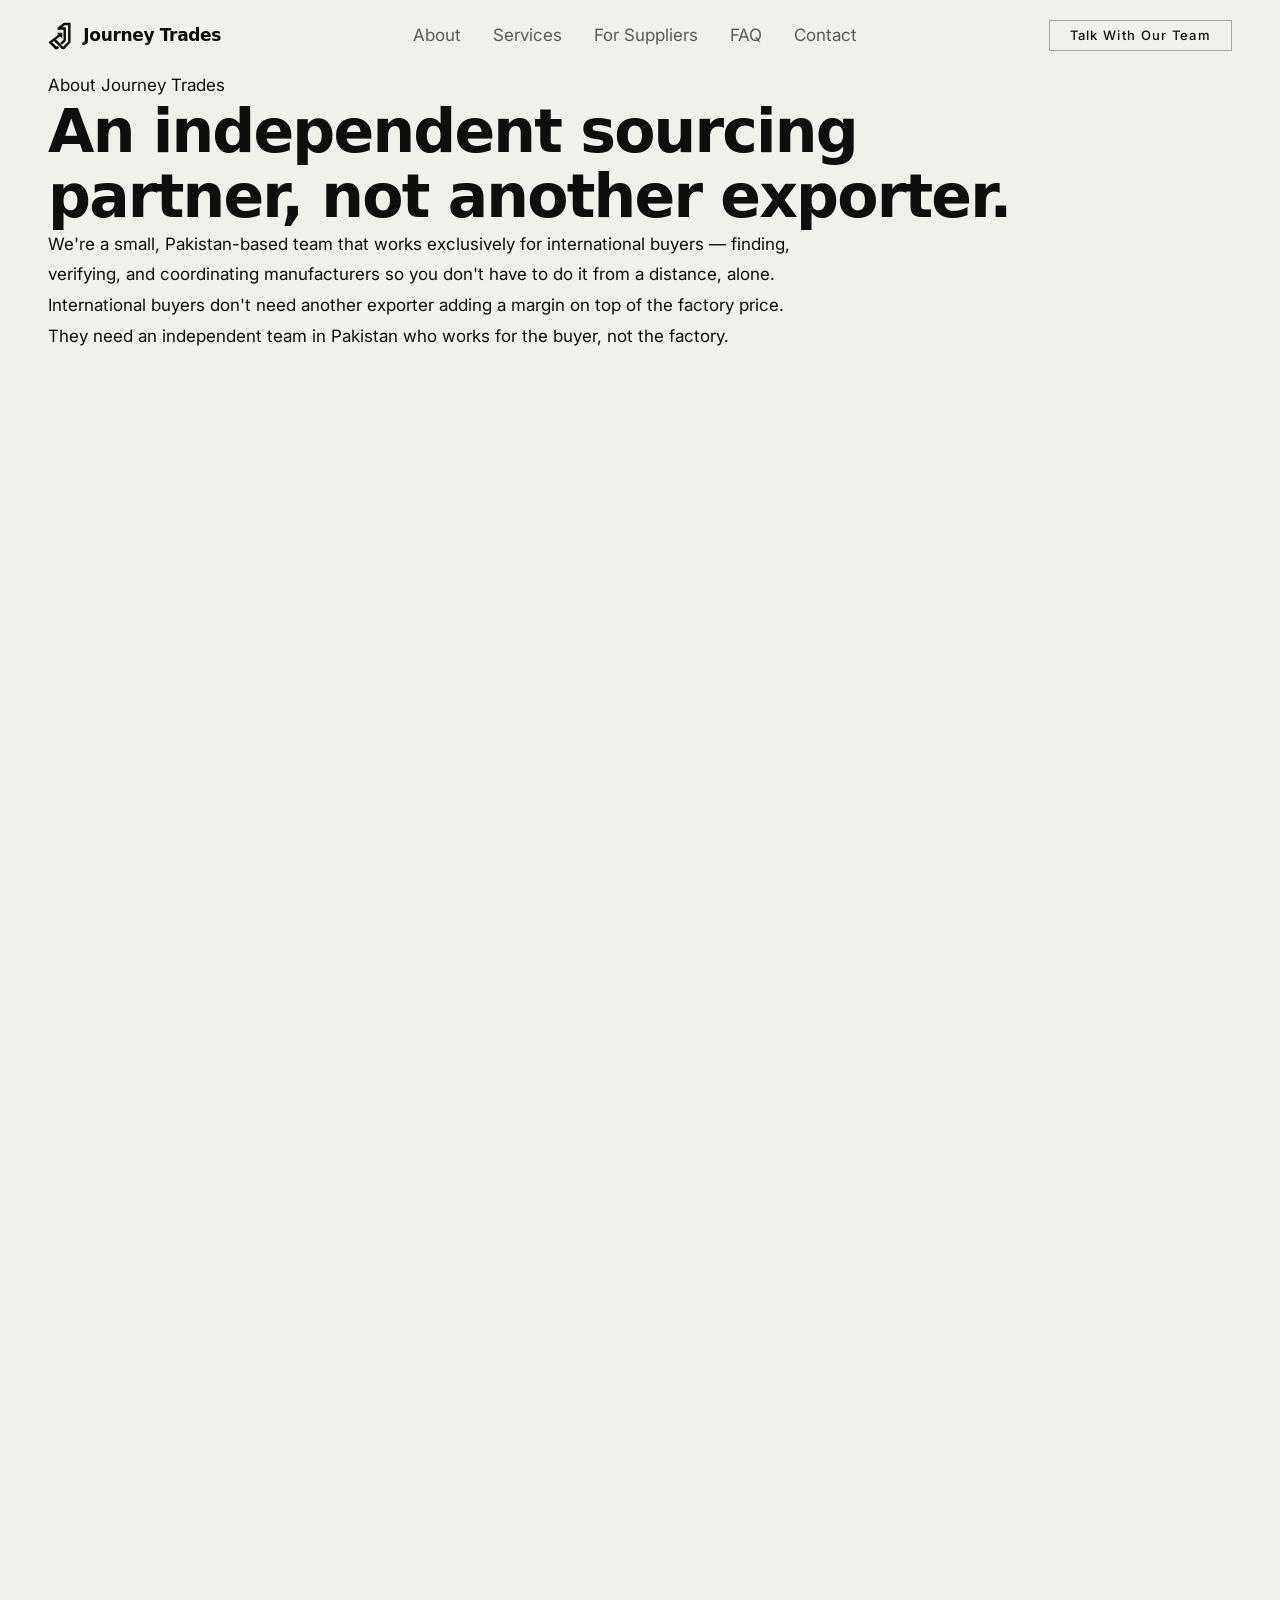
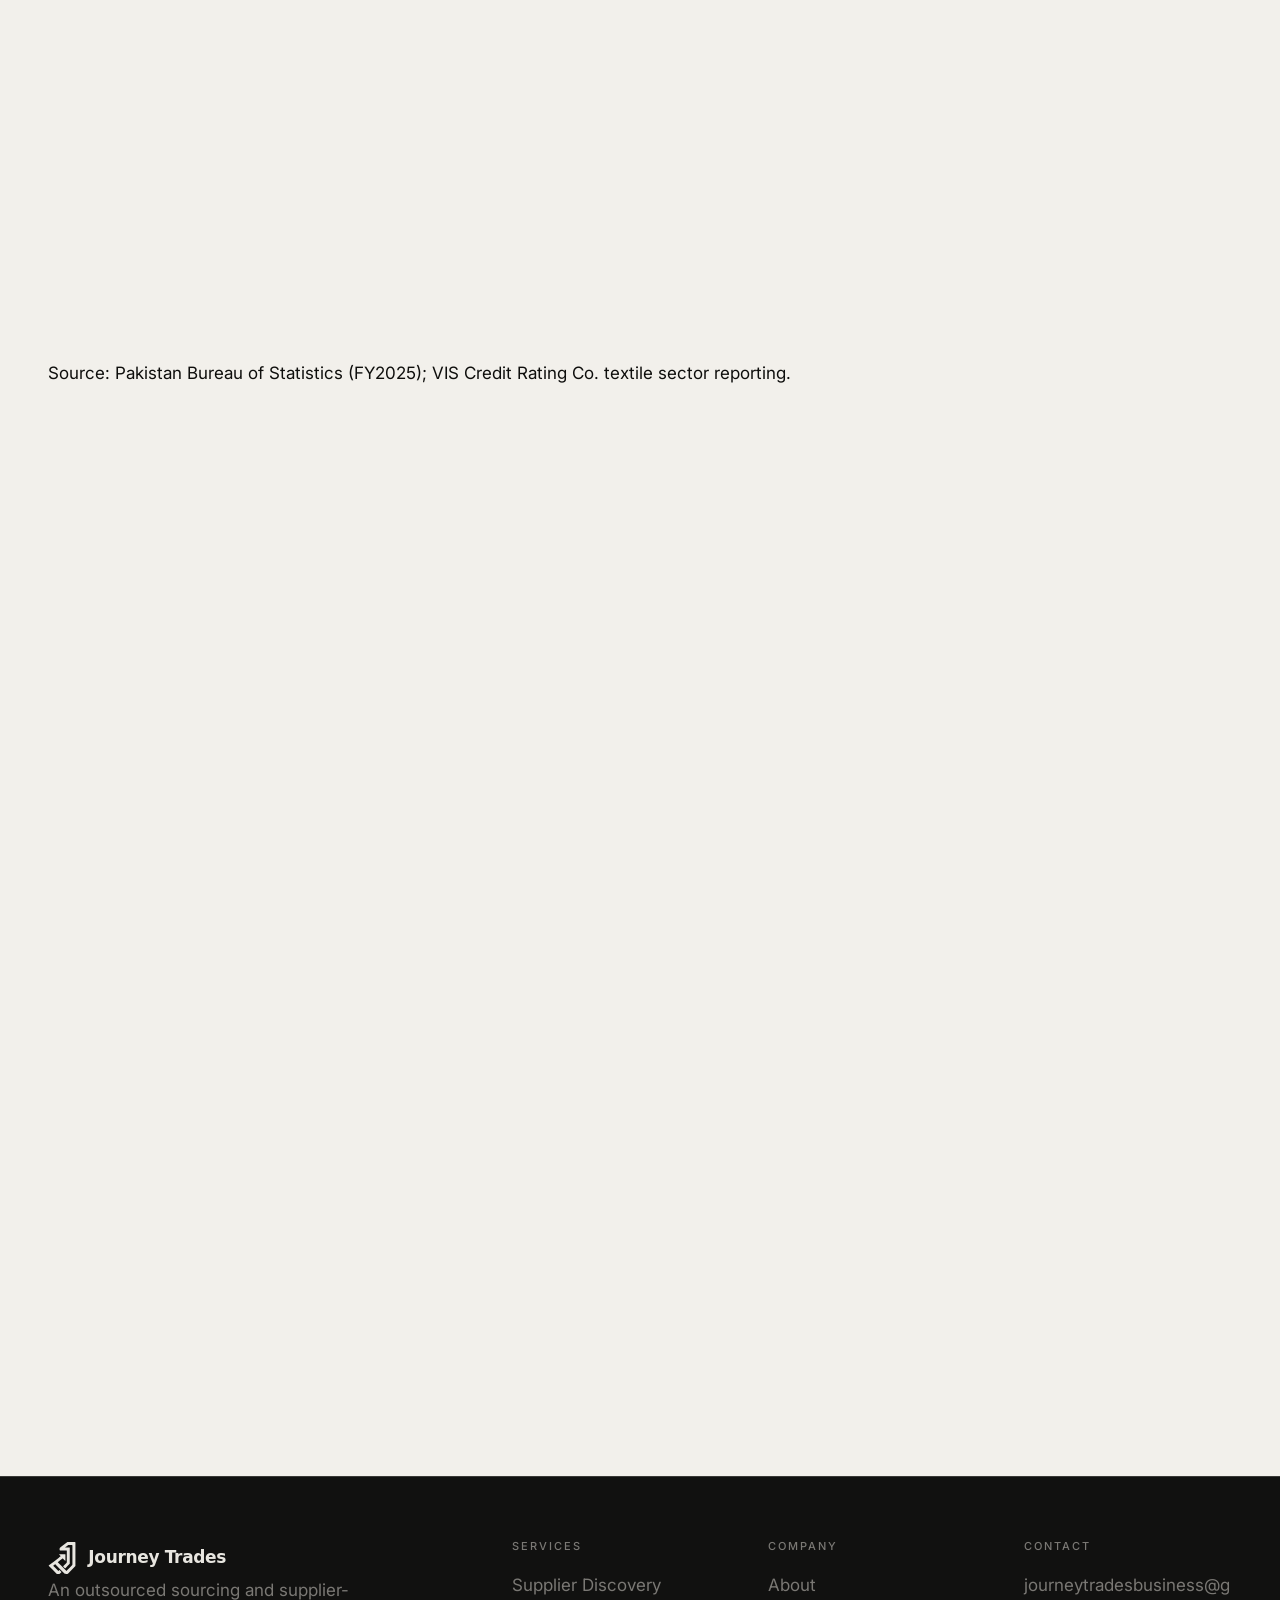
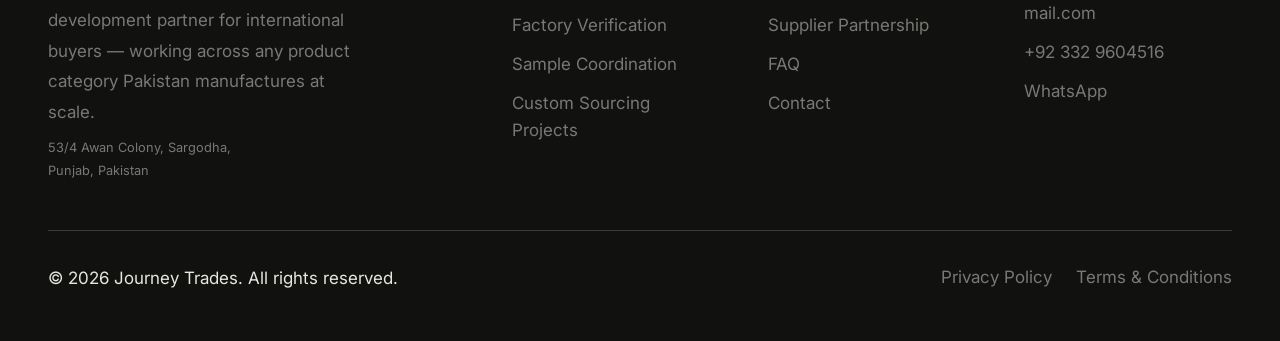
==== commit bffa4078: "Add files via upload" ====
--- a/about.html
+++ b/about.html
@@ -1,296 +1,190 @@
 <!DOCTYPE html>
-<html lang="en" dir="ltr">
+<html lang="en">
 <head>
-  <meta charset="UTF-8">
-  <meta name="viewport" content="width=device-width, initial-scale=1.0">
-  <meta http-equiv="X-UA-Compatible" content="IE=edge">
-
-  <title>About Journey Trades — An Independent Sourcing Partner in Pakistan</title>
-  <meta name="description" content="Journey Trades is an outsourced sourcing and supplier-development partner based in Sargodha, Punjab. We work for international textile buyers — not for factories.">
-  <meta name="robots" content="index, follow">
-  <link rel="canonical" href="https://journeytrades.com/about">
-
-  <link rel="icon" href="/assets/favicon/favicon.svg" type="image/svg+xml">
-  <link rel="icon" href="/assets/favicon/favicon.ico" sizes="any">
-  <link rel="icon" href="/assets/favicon/favicon-96x96.png" type="image/png" sizes="96x96">
-  <link rel="apple-touch-icon" href="/assets/favicon/apple-touch-icon.png">
-  <link rel="manifest" href="/site.webmanifest">
-  <meta name="theme-color" content="#111110">
-
-  <link rel="preconnect" href="https://fonts.googleapis.com">
-  <link rel="preconnect" href="https://fonts.gstatic.com" crossorigin>
-  <link rel="stylesheet" href="/css/style.css">
-  <link rel="stylesheet" href="/css/components.css">
-  <link href="https://fonts.googleapis.com/css2?family=Syne:wght@600;700&family=Inter:wght@400;500;600&family=JetBrains+Mono:wght@400&display=swap" rel="stylesheet">
+<meta charset="UTF-8">
+<meta name="viewport" content="width=device-width, initial-scale=1.0">
+<title>About Journey Trades — Independent Sourcing Partner in Pakistan</title>
+<meta name="description" content="Journey Trades is a Pakistan-based, independent sourcing and verification team working exclusively for international buyers — not another exporter.">
+<link rel="preconnect" href="https://fonts.googleapis.com">
+<link rel="preconnect" href="https://fonts.gstatic.com" crossorigin>
+<link href="https://fonts.googleapis.com/css2?family=Space+Grotesk:wght@500;600;700&family=Inter:wght@400;500;600;700&family=JetBrains+Mono:wght@500;600&display=swap" rel="stylesheet">
+<link rel="stylesheet" href="css/style.css">
 </head>
-
 <body>
 
-  <a href="#main-content" class="skip-link">Skip to main content</a>
+<a href="#main" class="skip-link">Skip to main content</a>
 
-  <header role="banner">
-    <nav class="nav nav--over-dark" id="site-nav" aria-label="Main navigation">
-      <div class="nav__inner container">
+<header>
+  <nav class="nav" id="site-nav" aria-label="Main navigation">
+    <div class="container nav__inner">
+      <a href="/" class="nav__brand" aria-label="Journey Trades — Home">
+        <span class="nav__mark" aria-hidden="true"><svg viewBox="381.33 122.94 254.98 306.00" xmlns="http://www.w3.org/2000/svg"><path fill="currentColor" d="M492.219360,255.719696 C487.970673,251.401764 483.965637,247.331940 479.997284,243.299408 C481.773834,241.290131 483.369568,241.736816 484.786346,241.733704 C500.950500,241.697998 517.115051,241.760742 533.278870,241.675629 C536.532776,241.658493 538.229919,242.593063 538.214355,246.176392 C538.138489,263.673279 538.195129,281.170685 538.187622,298.667908 C538.187256,299.475739 538.202148,300.349670 537.248962,300.984955 C535.290833,301.412384 534.532166,299.639404 533.427429,298.526733 C528.144592,293.205994 522.882629,287.864319 517.635010,282.508728 C516.017578,280.857971 514.525269,279.582428 512.106262,281.442688 C497.848846,292.407104 483.533447,303.296173 469.249542,314.226257 C469.011902,314.408142 468.924530,314.786438 468.872314,314.881500 C494.978088,340.527435 521.039734,366.130005 547.777771,392.397064 C550.860657,389.139160 555.244202,384.400482 559.742493,379.773346 C572.284668,366.872040 584.827454,353.970581 597.484985,341.183014 C600.006348,338.635864 601.158508,335.977844 601.152100,332.351929 C601.053955,276.360565 601.016846,220.368958 601.138489,164.377777 C601.148865,159.608215 599.744385,157.890137 594.889404,158.078583 C586.236511,158.414490 577.562073,158.185883 568.896851,158.221893 C567.082275,158.229431 565.195679,157.996155 563.598877,159.205017 C554.478271,166.109589 545.360718,173.018188 536.156189,179.990524 C537.889099,181.886978 539.625610,181.592804 541.217590,181.585632 C551.380310,181.539932 561.548218,181.598801 571.702759,181.267838 C575.767700,181.135345 577.372253,182.289490 577.363159,186.539581 C577.265991,232.199249 577.288330,277.859222 577.348022,323.519012 C577.351562,326.256561 576.355835,328.283813 574.530151,330.162781 C562.570923,342.470795 550.576233,354.745850 538.759583,367.189697 C536.109314,369.980621 534.418335,369.785675 531.954956,367.059418 C528.161133,362.860901 524.103699,358.885468 519.976135,355.009216 C517.406128,352.595734 517.024597,350.875061 519.827148,348.115173 C529.203430,338.881683 538.237244,329.301453 547.532532,319.984039 C549.837402,317.673645 550.729797,315.225372 550.720886,311.995819 C550.630432,279.167633 550.588562,246.338837 550.731201,213.511063 C550.749634,209.265808 549.271851,208.119171 545.238403,208.156525 C527.575867,208.320053 509.909210,208.088135 492.248108,208.314621 C487.396088,208.376831 485.508484,207.134674 485.556122,201.903229 C485.714783,184.478241 485.535400,184.493973 499.542938,173.908081 C517.348938,160.451614 535.152893,146.992111 552.895752,133.452637 C555.155579,131.728149 557.503235,130.980072 560.276611,130.983826 C581.106812,131.011978 601.937317,131.055344 622.766968,130.943924 C626.807556,130.922302 628.318054,132.323074 628.312683,136.488327 C628.223572,205.811172 628.248474,275.134186 628.276550,344.457153 C628.277588,346.911621 627.695251,348.962250 625.915466,350.777222 C604.217590,372.904419 582.559082,395.070221 560.886902,417.222687 C560.538513,417.578796 560.169983,417.923492 559.772217,418.221985 C554.971069,421.824646 533.644470,420.338440 529.401917,416.060669 C503.236969,389.678223 477.083954,363.283936 450.935394,336.885254 C445.846863,331.748047 445.846344,331.707733 440.229309,335.979370 C436.121277,339.103455 432.063232,342.293457 428.000671,345.476746 C427.767517,345.659454 427.695007,346.047119 427.432037,346.569000 C443.109436,361.708893 458.841797,376.901855 474.966919,392.474121 C476.721710,391.483978 478.832550,388.628113 481.294250,386.196716 C483.282410,384.233093 484.864899,384.271484 486.775757,386.243256 C491.181244,390.789246 495.623444,395.303986 500.180634,399.696655 C502.305176,401.744446 502.652954,403.499542 500.231781,405.450317 C499.845337,405.761688 499.527985,406.159149 499.180969,406.518982 C485.274841,420.939636 485.276093,420.915375 465.383636,419.879028 C462.577545,419.732819 460.314514,418.886597 458.288696,416.833862 C435.349701,393.589966 412.379608,370.376526 389.334137,347.238281 C386.774902,344.668762 386.963837,343.059631 389.784821,340.916809 C418.702850,318.951202 447.563599,296.910217 476.432800,274.880371 C482.764526,270.048645 489.066345,265.177734 495.222076,260.447754 C495.000000,258.157471 493.479034,257.229156 492.219360,255.719696 z"/></svg></span>
+        <span class="nav__wordmark">Journey Trades</span>
+      </a>
+      <ul class="nav__links" role="list">
+        <li><a href="/about" class="nav__link" aria-current="page">About</a></li>
+        <li><a href="/services" class="nav__link">Services</a></li>
+        <li><a href="/suppliers" class="nav__link">For Suppliers</a></li>
+        <li><a href="/faq" class="nav__link">FAQ</a></li>
+        <li><a href="/contact" class="nav__link">Contact</a></li>
+      </ul>
+      <div class="nav__actions">
+        <a href="/contact" class="btn btn--copper nav__cta">Talk With Our Team</a>
+        <button class="nav__toggle" id="menu-toggle" aria-expanded="false" aria-controls="mobile-menu" aria-label="Open navigation menu">
+          <span class="nav__toggle-bar"></span><span class="nav__toggle-bar"></span><span class="nav__toggle-bar"></span>
+        </button>
+      </div>
+    </div>
+    <div class="nav__mobile" id="mobile-menu" aria-hidden="true">
+      <ul class="nav__mobile-links" role="list">
+        <li><a href="/about" class="nav__mobile-link" aria-current="page">About</a></li>
+        <li><a href="/services" class="nav__mobile-link">Services</a></li>
+        <li><a href="/suppliers" class="nav__mobile-link">For Suppliers</a></li>
+        <li><a href="/faq" class="nav__mobile-link">FAQ</a></li>
+        <li><a href="/contact" class="nav__mobile-link">Contact</a></li>
+      </ul>
+      <a href="/contact" class="btn btn--copper nav__mobile-cta">Talk With Our Team</a>
+    </div>
+  </nav>
+</header>
 
-        <a href="/" class="nav__brand" aria-label="Journey Trades — Home">
-          <span class="nav__mark" aria-hidden="true">
-            <svg viewBox="381.33 122.94 254.98 306.00" xmlns="http://www.w3.org/2000/svg" aria-hidden="true" focusable="false"><path fill="currentColor" d="M492.219360,255.719696 C487.970673,251.401764 483.965637,247.331940 479.997284,243.299408 C481.773834,241.290131 483.369568,241.736816 484.786346,241.733704 C500.950500,241.697998 517.115051,241.760742 533.278870,241.675629 C536.532776,241.658493 538.229919,242.593063 538.214355,246.176392 C538.138489,263.673279 538.195129,281.170685 538.187622,298.667908 C538.187256,299.475739 538.202148,300.349670 537.248962,300.984955 C535.290833,301.412384 534.532166,299.639404 533.427429,298.526733 C528.144592,293.205994 522.882629,287.864319 517.635010,282.508728 C516.017578,280.857971 514.525269,279.582428 512.106262,281.442688 C497.848846,292.407104 483.533447,303.296173 469.249542,314.226257 C469.011902,314.408142 468.924530,314.786438 468.872314,314.881500 C494.978088,340.527435 521.039734,366.130005 547.777771,392.397064 C550.860657,389.139160 555.244202,384.400482 559.742493,379.773346 C572.284668,366.872040 584.827454,353.970581 597.484985,341.183014 C600.006348,338.635864 601.158508,335.977844 601.152100,332.351929 C601.053955,276.360565 601.016846,220.368958 601.138489,164.377777 C601.148865,159.608215 599.744385,157.890137 594.889404,158.078583 C586.236511,158.414490 577.562073,158.185883 568.896851,158.221893 C567.082275,158.229431 565.195679,157.996155 563.598877,159.205017 C554.478271,166.109589 545.360718,173.018188 536.156189,179.990524 C537.889099,181.886978 539.625610,181.592804 541.217590,181.585632 C551.380310,181.539932 561.548218,181.598801 571.702759,181.267838 C575.767700,181.135345 577.372253,182.289490 577.363159,186.539581 C577.265991,232.199249 577.288330,277.859222 577.348022,323.519012 C577.351562,326.256561 576.355835,328.283813 574.530151,330.162781 C562.570923,342.470795 550.576233,354.745850 538.759583,367.189697 C536.109314,369.980621 534.418335,369.785675 531.954956,367.059418 C528.161133,362.860901 524.103699,358.885468 519.976135,355.009216 C517.406128,352.595734 517.024597,350.875061 519.827148,348.115173 C529.203430,338.881683 538.237244,329.301453 547.532532,319.984039 C549.837402,317.673645 550.729797,315.225372 550.720886,311.995819 C550.630432,279.167633 550.588562,246.338837 550.731201,213.511063 C550.749634,209.265808 549.271851,208.119171 545.238403,208.156525 C527.575867,208.320053 509.909210,208.088135 492.248108,208.314621 C487.396088,208.376831 485.508484,207.134674 485.556122,201.903229 C485.714783,184.478241 485.535400,184.493973 499.542938,173.908081 C517.348938,160.451614 535.152893,146.992111 552.895752,133.452637 C555.155579,131.728149 557.503235,130.980072 560.276611,130.983826 C581.106812,131.011978 601.937317,131.055344 622.766968,130.943924 C626.807556,130.922302 628.318054,132.323074 628.312683,136.488327 C628.223572,205.811172 628.248474,275.134186 628.276550,344.457153 C628.277588,346.911621 627.695251,348.962250 625.915466,350.777222 C604.217590,372.904419 582.559082,395.070221 560.886902,417.222687 C560.538513,417.578796 560.169983,417.923492 559.772217,418.221985 C554.971069,421.824646 533.644470,420.338440 529.401917,416.060669 C503.236969,389.678223 477.083954,363.283936 450.935394,336.885254 C445.846863,331.748047 445.846344,331.707733 440.229309,335.979370 C436.121277,339.103455 432.063232,342.293457 428.000671,345.476746 C427.767517,345.659454 427.695007,346.047119 427.432037,346.569000 C443.109436,361.708893 458.841797,376.901855 474.966919,392.474121 C476.721710,391.483978 478.832550,388.628113 481.294250,386.196716 C483.282410,384.233093 484.864899,384.271484 486.775757,386.243256 C491.181244,390.789246 495.623444,395.303986 500.180634,399.696655 C502.305176,401.744446 502.652954,403.499542 500.231781,405.450317 C499.845337,405.761688 499.527985,406.159149 499.180969,406.518982 C485.274841,420.939636 485.276093,420.915375 465.383636,419.879028 C462.577545,419.732819 460.314514,418.886597 458.288696,416.833862 C435.349701,393.589966 412.379608,370.376526 389.334137,347.238281 C386.774902,344.668762 386.963837,343.059631 389.784821,340.916809 C418.702850,318.951202 447.563599,296.910217 476.432800,274.880371 C482.764526,270.048645 489.066345,265.177734 495.222076,260.447754 C495.000000,258.157471 493.479034,257.229156 492.219360,255.719696 z"/></svg>
-          </span>
-          <span class="nav__wordmark">Journey Trades</span>
-        </a>
+<main id="main">
 
-        <ul class="nav__links" role="list">
-          <li><a href="/about"     class="nav__link">About</a></li>
-          <li><a href="/services"  class="nav__link">Services</a></li>
-          <li><a href="/suppliers" class="nav__link">For Suppliers</a></li>
-          <li><a href="/faq"       class="nav__link">FAQ</a></li>
-          <li><a href="/contact"   class="nav__link">Contact</a></li>
-        </ul>
+  <!-- PAGE HEADER -->
+  <section class="page-header">
+    <div class="container page-header__inner">
+      <div class="page-header__kicker">About Journey Trades</div>
+      <h1 class="page-header__title">An independent sourcing partner, not another exporter.</h1>
+      <p class="page-header__lead">We're a small, Pakistan-based team that works exclusively for international buyers — finding, verifying, and coordinating manufacturers so you don't have to do it from a distance, alone. International buyers don't need another exporter adding a margin on top of the factory price. They need an independent team in Pakistan who works for the buyer, not the factory.</p>
+    </div>
+  </section>
 
-        <div class="nav__actions">
-          <a href="/contact" class="btn nav__cta">Talk With Our Team</a>
-          <button class="nav__toggle" id="menu-toggle" aria-expanded="false" aria-controls="mobile-menu" aria-label="Open navigation menu">
-            <span class="nav__toggle-bar" aria-hidden="true"></span>
-            <span class="nav__toggle-bar" aria-hidden="true"></span>
-            <span class="nav__toggle-bar" aria-hidden="true"></span>
-          </button>
+  <!-- HOW WE WORK -->
+  <section class="section">
+    <div class="container">
+      <div class="fade-up" style="max-width:40rem; margin-bottom:var(--space-40);">
+        <div class="eyebrow eyebrow--dark">How we work</div>
+        <h2 class="challenge__title">We sit on your side of the table.</h2>
+        <p class="challenge__body" style="margin-top:var(--space-16);">Journey Trades is based in Sargodha, Punjab — inside the region we source from, not outside it. That's the entire point: we can pick up the phone, visit a factory, or sit across the table from a supplier when you can't.</p>
+      </div>
+      <div class="value-grid">
+        <div class="value-card fade-up"><span class="value-card__num">01</span><h3 class="value-card__name">Independence</h3><p class="value-card__desc">We don't own a factory, represent one exclusively, or take a margin on the goods you buy. Our work is the sourcing and verification service itself — agreed with you before we start.</p></div>
+        <div class="value-card fade-up" style="transition-delay:60ms"><span class="value-card__num">02</span><h3 class="value-card__name">Verification Over Claims</h3><p class="value-card__desc">A factory's word is a starting point, not a conclusion. We check documented capacity, speak with management directly, and visit in person when a project calls for it.</p></div>
+        <div class="value-card fade-up" style="transition-delay:120ms"><span class="value-card__num">03</span><h3 class="value-card__name">Plain Communication</h3><p class="value-card__desc">No jargon, no overselling. If something in your brief isn't realistic — an MOQ, a price point, a timeline — we'll tell you early, not after you've committed.</p></div>
+        <div class="value-card fade-up" style="transition-delay:180ms"><span class="value-card__num">04</span><h3 class="value-card__name">Realistic Scope</h3><p class="value-card__desc">We're a focused, early-stage operation that scopes each engagement carefully rather than claiming to cover everything at once. What we take on, we follow through on.</p></div>
+      </div>
+    </div>
+  </section>
+
+  <!-- WHY PAKISTAN -->
+  <section class="section markets">
+    <div class="container">
+      <div class="fade-up" style="max-width:40rem;">
+        <div class="eyebrow eyebrow--dark">Why Pakistan</div>
+        <h2 class="markets__title">A manufacturing base built on scale and decades of export experience.</h2>
+        <p class="markets__sub">Textiles are Pakistan's largest and most mature export sector — and the same infrastructure, workforce, and verification approach extends to the other categories we source, from surgical instruments to sports goods.</p>
+      </div>
+      <div class="stats-grid">
+        <div class="stat fade-up"><div class="stat__value">$17.88B+</div><div class="stat__label">Textile Exports, FY2025</div><div class="stat__source">Pakistan Bureau of Statistics</div></div>
+        <div class="stat fade-up" style="transition-delay:60ms"><div class="stat__value">55%</div><div class="stat__label">Share of Total Exports</div><div class="stat__source">Textiles vs. all other sectors</div></div>
+        <div class="stat fade-up" style="transition-delay:120ms"><div class="stat__value">3rd</div><div class="stat__label">Largest Spinning Base in Asia</div><div class="stat__source">~13.4M installed spindles</div></div>
+        <div class="stat fade-up" style="transition-delay:180ms"><div class="stat__value">4th</div><div class="stat__label">Largest Cotton Producer</div><div class="stat__source">Globally, by volume</div></div>
+      </div>
+      <p class="stats-note">Source: Pakistan Bureau of Statistics (FY2025); VIS Credit Rating Co. textile sector reporting.</p>
+    </div>
+  </section>
+
+  <!-- SETTING EXPECTATIONS -->
+  <section class="section">
+    <div class="container">
+      <div class="fade-up" style="max-width:40rem;">
+        <div class="eyebrow eyebrow--dark">Setting expectations</div>
+        <h2 class="challenge__title">What we are — and what we're not</h2>
+        <p class="challenge__body" style="margin-top:var(--space-16);">Being clear about scope is part of being trustworthy. Here's what Journey Trades does and doesn't do.</p>
+      </div>
+      <div class="scope-grid">
+        <div class="scope-col scope-col--yes fade-up">
+          <div class="scope-col__title">We are</div>
+          <div class="scope-item"><span class="scope-item__mark">&#8594;</span><span>An outsourced sourcing team working on your behalf</span></div>
+          <div class="scope-item"><span class="scope-item__mark">&#8594;</span><span>Specialists in Pakistani manufacturing — not tied to one product category</span></div>
+          <div class="scope-item"><span class="scope-item__mark">&#8594;</span><span>Based on the ground, available for factory visits</span></div>
+          <div class="scope-item"><span class="scope-item__mark">&#8594;</span><span>Paid for the sourcing and verification service itself</span></div>
         </div>
-
-      </div>
-
-      <div class="nav__mobile" id="mobile-menu" aria-hidden="true">
-        <ul class="nav__mobile-links" role="list">
-          <li><a href="/about"     class="nav__mobile-link">About</a></li>
-          <li><a href="/services"  class="nav__mobile-link">Services</a></li>
-          <li><a href="/suppliers" class="nav__mobile-link">For Suppliers</a></li>
-          <li><a href="/faq"       class="nav__mobile-link">FAQ</a></li>
-          <li><a href="/contact"   class="nav__mobile-link">Contact</a></li>
-        </ul>
-        <a href="/contact" class="nav__mobile-cta">Talk With Our Team</a>
-      </div>
-
-    </nav>
-  </header>
-  <main id="main-content" tabindex="-1">
-
-    <!-- ═══════════ PAGE HEADER ═══════════ -->
-    <header class="page-header">
-      <div class="container">
-        <div class="page-header__inner">
-          <div class="hero__eyebrow">
-            <span class="hero__eyebrow-line" aria-hidden="true"></span>
-            <span class="hero__label">About Journey Trades</span>
-          </div>
-          <h1>An independent sourcing partner, not another exporter.</h1>
-          <p class="page-header__sub">
-            We're a small, Pakistan-based team that works exclusively for international buyers — finding, verifying, and coordinating textile manufacturers so you don't have to do it from a distance, alone.
-          </p>
+        <div class="scope-col scope-col--no fade-up" style="transition-delay:80ms">
+          <div class="scope-col__title">We are not</div>
+          <div class="scope-item"><span class="scope-item__mark">&#8594;</span><span>A factory, manufacturer, or trading company reselling goods</span></div>
+          <div class="scope-item"><span class="scope-item__mark">&#8594;</span><span>A freight forwarder or customs clearance agent</span></div>
+          <div class="scope-item"><span class="scope-item__mark">&#8594;</span><span>Exclusively tied to or paid by any one factory</span></div>
+          <div class="scope-item"><span class="scope-item__mark">&#8594;</span><span>A fit for every product — if it's outside what Pakistan manufactures at scale, we'll tell you honestly</span></div>
         </div>
       </div>
-    </header>
+    </div>
+  </section>
 
-    <!-- ═══════════ LEAD STATEMENT ═══════════ -->
-    <section class="about-lead section">
-      <div class="container">
-        <p class="about-lead__text">
-          International buyers don't need another exporter adding a margin on top of the factory price. They need an independent team in Pakistan who works <em>for the buyer</em>, not the factory.
-        </p>
+  <!-- CTA -->
+  <section class="section cta">
+    <div class="container fade-up">
+      <div class="eyebrow" style="justify-content:center;">Get started</div>
+      <h2 class="cta__title">Tell us what you're sourcing.</h2>
+      <p class="cta__sub">We'll respond within one business day and let you know how we'd approach it.</p>
+      <div class="cta__actions">
+        <a href="/contact" class="btn btn--copper">Tell Us What You're Sourcing</a>
+        <a href="https://wa.me/923329604516" class="btn btn--outline-light" target="_blank" rel="noopener">Message Us on WhatsApp</a>
       </div>
-    </section>
+    </div>
+  </section>
 
-    <!-- ═══════════ HOW WE WORK ═══════════ -->
-    <section class="section" style="background-color: var(--color-bg-alt);" aria-labelledby="how-heading">
-      <div class="container">
-        <span class="entry-rule fade-up" aria-hidden="true"></span>
-        <div class="heading-block">
-          <span class="section-label">How We Work</span>
-          <h2 class="heading-block__title" id="how-heading">We sit on your side of the table.</h2>
-          <p class="heading-block__sub">
-            Journey Trades is based in Sargodha, Punjab — inside the region we source from, not outside it. That's the entire point: we can pick up the phone, visit a factory, or sit across the table from a supplier when you can't.
-          </p>
-        </div>
+</main>
 
-        <div class="values-grid">
-          <div class="value-item fade-up">
-            <h3 class="value-item__title">Independence</h3>
-            <p class="value-item__body">We don't own a factory, represent one exclusively, or take a margin on the goods you buy. Our work is the sourcing and verification service itself — agreed with you before we start.</p>
-          </div>
-          <div class="value-item fade-up">
-            <h3 class="value-item__title">Verification Over Claims</h3>
-            <p class="value-item__body">A factory's word is a starting point, not a conclusion. We check documented capacity, speak with management directly, and visit in person when a project calls for it.</p>
-          </div>
-          <div class="value-item fade-up">
-            <h3 class="value-item__title">Plain Communication</h3>
-            <p class="value-item__body">No jargon, no overselling. If something in your brief isn't realistic — an MOQ, a price point, a timeline — we'll tell you early, not after you've committed.</p>
-          </div>
-          <div class="value-item fade-up">
-            <h3 class="value-item__title">Realistic Scope</h3>
-            <p class="value-item__body">We're a focused, early-stage operation working one textile niche carefully, rather than claiming to cover every category or country. What we take on, we follow through on.</p>
-          </div>
-        </div>
+<footer class="footer">
+  <div class="container">
+    <div class="footer__inner">
+      <div>
+        <a href="/" class="footer__mark">
+          <span class="footer__mark-icon"><svg viewBox="381.33 122.94 254.98 306.00" xmlns="http://www.w3.org/2000/svg"><path fill="currentColor" d="M492.219360,255.719696 C487.970673,251.401764 483.965637,247.331940 479.997284,243.299408 C481.773834,241.290131 483.369568,241.736816 484.786346,241.733704 C500.950500,241.697998 517.115051,241.760742 533.278870,241.675629 C536.532776,241.658493 538.229919,242.593063 538.214355,246.176392 C538.138489,263.673279 538.195129,281.170685 538.187622,298.667908 C538.187256,299.475739 538.202148,300.349670 537.248962,300.984955 C535.290833,301.412384 534.532166,299.639404 533.427429,298.526733 C528.144592,293.205994 522.882629,287.864319 517.635010,282.508728 C516.017578,280.857971 514.525269,279.582428 512.106262,281.442688 C497.848846,292.407104 483.533447,303.296173 469.249542,314.226257 C469.011902,314.408142 468.924530,314.786438 468.872314,314.881500 C494.978088,340.527435 521.039734,366.130005 547.777771,392.397064 C550.860657,389.139160 555.244202,384.400482 559.742493,379.773346 C572.284668,366.872040 584.827454,353.970581 597.484985,341.183014 C600.006348,338.635864 601.158508,335.977844 601.152100,332.351929 C601.053955,276.360565 601.016846,220.368958 601.138489,164.377777 C601.148865,159.608215 599.744385,157.890137 594.889404,158.078583 C586.236511,158.414490 577.562073,158.185883 568.896851,158.221893 C567.082275,158.229431 565.195679,157.996155 563.598877,159.205017 C554.478271,166.109589 545.360718,173.018188 536.156189,179.990524 C537.889099,181.886978 539.625610,181.592804 541.217590,181.585632 C551.380310,181.539932 561.548218,181.598801 571.702759,181.267838 C575.767700,181.135345 577.372253,182.289490 577.363159,186.539581 C577.265991,232.199249 577.288330,277.859222 577.348022,323.519012 C577.351562,326.256561 576.355835,328.283813 574.530151,330.162781 C562.570923,342.470795 550.576233,354.745850 538.759583,367.189697 C536.109314,369.980621 534.418335,369.785675 531.954956,367.059418 C528.161133,362.860901 524.103699,358.885468 519.976135,355.009216 C517.406128,352.595734 517.024597,350.875061 519.827148,348.115173 C529.203430,338.881683 538.237244,329.301453 547.532532,319.984039 C549.837402,317.673645 550.729797,315.225372 550.720886,311.995819 C550.630432,279.167633 550.588562,246.338837 550.731201,213.511063 C550.749634,209.265808 549.271851,208.119171 545.238403,208.156525 C527.575867,208.320053 509.909210,208.088135 492.248108,208.314621 C487.396088,208.376831 485.508484,207.134674 485.556122,201.903229 C485.714783,184.478241 485.535400,184.493973 499.542938,173.908081 C517.348938,160.451614 535.152893,146.992111 552.895752,133.452637 C555.155579,131.728149 557.503235,130.980072 560.276611,130.983826 C581.106812,131.011978 601.937317,131.055344 622.766968,130.943924 C626.807556,130.922302 628.318054,132.323074 628.312683,136.488327 C628.223572,205.811172 628.248474,275.134186 628.276550,344.457153 C628.277588,346.911621 627.695251,348.962250 625.915466,350.777222 C604.217590,372.904419 582.559082,395.070221 560.886902,417.222687 C560.538513,417.578796 560.169983,417.923492 559.772217,418.221985 C554.971069,421.824646 533.644470,420.338440 529.401917,416.060669 C503.236969,389.678223 477.083954,363.283936 450.935394,336.885254 C445.846863,331.748047 445.846344,331.707733 440.229309,335.979370 C436.121277,339.103455 432.063232,342.293457 428.000671,345.476746 C427.767517,345.659454 427.695007,346.047119 427.432037,346.569000 C443.109436,361.708893 458.841797,376.901855 474.966919,392.474121 C476.721710,391.483978 478.832550,388.628113 481.294250,386.196716 C483.282410,384.233093 484.864899,384.271484 486.775757,386.243256 C491.181244,390.789246 495.623444,395.303986 500.180634,399.696655 C502.305176,401.744446 502.652954,403.499542 500.231781,405.450317 C499.845337,405.761688 499.527985,406.159149 499.180969,406.518982 C485.274841,420.939636 485.276093,420.915375 465.383636,419.879028 C462.577545,419.732819 460.314514,418.886597 458.288696,416.833862 C435.349701,393.589966 412.379608,370.376526 389.334137,347.238281 C386.774902,344.668762 386.963837,343.059631 389.784821,340.916809 C418.702850,318.951202 447.563599,296.910217 476.432800,274.880371 C482.764526,270.048645 489.066345,265.177734 495.222076,260.447754 C495.000000,258.157471 493.479034,257.229156 492.219360,255.719696 z"/></svg></span>
+          <span class="footer__wordmark">Journey Trades</span>
+        </a>
+        <p class="footer__tagline">An outsourced sourcing and supplier-development partner for international buyers — working across any product category Pakistan manufactures at scale.</p>
+        <p class="footer__tagline" style="margin-top:8px; font-size:0.8rem;">53/4 Awan Colony, Sargodha, Punjab, Pakistan</p>
       </div>
-    </section>
+      <nav class="footer__col" aria-label="Services">
+        <h3 class="footer__col-title">Services</h3>
+        <ul class="footer__links" role="list">
+          <li><a href="/services" class="footer__link">Supplier Discovery</a></li>
+          <li><a href="/services" class="footer__link">Factory Verification</a></li>
+          <li><a href="/services" class="footer__link">Sample Coordination</a></li>
+          <li><a href="/services" class="footer__link">Custom Sourcing Projects</a></li>
+        </ul>
+      </nav>
+      <nav class="footer__col" aria-label="Company">
+        <h3 class="footer__col-title">Company</h3>
+        <ul class="footer__links" role="list">
+          <li><a href="/about" class="footer__link">About</a></li>
+          <li><a href="/suppliers" class="footer__link">Supplier Partnership</a></li>
+          <li><a href="/faq" class="footer__link">FAQ</a></li>
+          <li><a href="/contact" class="footer__link">Contact</a></li>
+        </ul>
+      </nav>
+      <div class="footer__col">
+        <h3 class="footer__col-title">Contact</h3>
+        <ul class="footer__links" role="list">
+          <li><a href="mailto:journeytradesbusiness@gmail.com" class="footer__link">journeytradesbusiness@gmail.com</a></li>
+          <li><a href="tel:+923329604516" class="footer__link">+92 332 9604516</a></li>
+          <li><a href="https://wa.me/923329604516" class="footer__link" target="_blank" rel="noopener">WhatsApp</a></li>
+        </ul>
+      </div>
+    </div>
+    <hr class="footer__divider">
+    <div class="footer__bottom">
+      <p>&copy; <span id="footer-year">2026</span> Journey Trades. All rights reserved.</p>
+      <nav class="footer__legal-links" aria-label="Legal">
+        <a href="/privacy" class="footer__link">Privacy Policy</a>
+        <a href="/terms" class="footer__link">Terms &amp; Conditions</a>
+      </nav>
+    </div>
+  </div>
+</footer>
 
-    <!-- ═══════════ WHY PAKISTAN ═══════════ -->
-    <section class="credibility-bar" aria-label="Pakistan's textile sector, in context">
-      <div class="container">
-        <span class="section-label section-label--light">Why Pakistan</span>
-        <h2 style="color: var(--color-text-on-dark-strong); margin-top: var(--space-16); max-width: 38ch;">
-          A sector built on cotton, scale, and decades of export experience.
-        </h2>
-        <div class="credibility-bar__grid" style="margin-top: var(--space-40);">
-
-          <div class="stat-card fade-up">
-            <span class="stat-card__number" data-count="17" data-suffix=".88B+">$17<span>.88B+</span></span>
-            <span class="stat-card__label">Textile Exports, FY2025</span>
-            <span class="stat-card__context">Pakistan Bureau of Statistics</span>
-          </div>
-
-          <div class="stat-card fade-up">
-            <span class="stat-card__number" data-count="55" data-suffix="%">55<span>%</span></span>
-            <span class="stat-card__label">Share of Total Exports</span>
-            <span class="stat-card__context">Textiles vs. all other sectors</span>
-          </div>
-
-          <div class="stat-card fade-up">
-            <span class="stat-card__number">3rd</span>
-            <span class="stat-card__label">Largest Spinning Base in Asia</span>
-            <span class="stat-card__context">~13.4M installed spindles</span>
-          </div>
-
-          <div class="stat-card fade-up">
-            <span class="stat-card__number">4th</span>
-            <span class="stat-card__label">Largest Cotton Producer</span>
-            <span class="stat-card__context">Globally, by volume</span>
-          </div>
-
-        </div>
-        <p class="markets__source">Source: Pakistan Bureau of Statistics (FY2025); VIS Credit Rating Co. textile sector reporting.</p>
-      </div>
-    </section>
-
-    <!-- ═══════════ WHAT WE ARE / AREN'T ═══════════ -->
-    <section class="section" style="background-color: var(--color-surface-dark);" aria-labelledby="not-heading">
-      <div class="container">
-        <span class="entry-rule fade-up" aria-hidden="true"></span>
-        <div class="heading-block">
-          <span class="section-label section-label--light">Setting Expectations</span>
-          <h2 class="heading-block__title" id="not-heading" style="color: var(--color-text-on-dark-strong);">What we are — and what we're not</h2>
-          <p class="heading-block__sub heading-block__sub--light">
-            Being clear about scope is part of being trustworthy. Here's what Journey Trades does and doesn't do.
-          </p>
-        </div>
-
-        <div class="grid grid--2">
-          <div>
-            <h3 style="color: var(--color-accent-brass-light); font-family: var(--font-display); font-size: var(--text-body-lg); margin-bottom: var(--space-16);">We are</h3>
-            <div class="not-list">
-              <div class="not-item"><span class="not-item__mark">→</span> An outsourced sourcing team working on your behalf</div>
-              <div class="not-item"><span class="not-item__mark">→</span> Specialists in Pakistani textile &amp; home-textile manufacturing</div>
-              <div class="not-item"><span class="not-item__mark">→</span> Based on the ground, available for factory visits</div>
-              <div class="not-item"><span class="not-item__mark">→</span> Paid for the sourcing and verification service itself</div>
-            </div>
-          </div>
-          <div>
-            <h3 style="color: var(--color-accent-brass-light); font-family: var(--font-display); font-size: var(--text-body-lg); margin-bottom: var(--space-16);">We are not</h3>
-            <div class="not-list">
-              <div class="not-item"><span class="not-item__mark">→</span> A factory, manufacturer, or trading company reselling goods</div>
-              <div class="not-item"><span class="not-item__mark">→</span> A freight forwarder or customs clearance agent</div>
-              <div class="not-item"><span class="not-item__mark">→</span> Exclusively tied to or paid by any one factory</div>
-              <div class="not-item"><span class="not-item__mark">→</span> Active outside textiles — we don't currently cover other industries</div>
-            </div>
-          </div>
-        </div>
-      </div>
-    </section>
-
-    <!-- ═══════════ CTA ═══════════ -->
-    <section class="cta-block section" aria-labelledby="about-cta-heading">
-      <div class="container">
-        <div class="cta-block__inner">
-          <span class="cta-block__label">Get Started</span>
-          <h2 class="cta-block__title" id="about-cta-heading">Tell us what you're <em>sourcing.</em></h2>
-          <p class="cta-block__sub">We'll respond within one business day and let you know how we'd approach it.</p>
-          <div class="cta-block__actions">
-            <a href="/contact" class="btn btn--brass">Tell Us What You're Sourcing</a>
-            <a href="https://wa.me/923329604516" class="btn btn--outline-dark" target="_blank" rel="noopener">Message Us on WhatsApp</a>
-          </div>
-        </div>
-      </div>
-    </section>
-
-  </main>
-
-  <!-- ═══════════ FOOTER ═══════════ -->
-  <footer class="footer" role="contentinfo">
-    <div class="container">
-      <div class="footer__inner">
-
-        <div class="footer__brand">
-          <a href="/" class="footer__mark" aria-label="Journey Trades — Home">
-            <span class="footer__mark-icon" aria-hidden="true">
-              <svg viewBox="381.33 122.94 254.98 306.00" xmlns="http://www.w3.org/2000/svg" aria-hidden="true" focusable="false"><path fill="currentColor" d="M492.219360,255.719696 C487.970673,251.401764 483.965637,247.331940 479.997284,243.299408 C481.773834,241.290131 483.369568,241.736816 484.786346,241.733704 C500.950500,241.697998 517.115051,241.760742 533.278870,241.675629 C536.532776,241.658493 538.229919,242.593063 538.214355,246.176392 C538.138489,263.673279 538.195129,281.170685 538.187622,298.667908 C538.187256,299.475739 538.202148,300.349670 537.248962,300.984955 C535.290833,301.412384 534.532166,299.639404 533.427429,298.526733 C528.144592,293.205994 522.882629,287.864319 517.635010,282.508728 C516.017578,280.857971 514.525269,279.582428 512.106262,281.442688 C497.848846,292.407104 483.533447,303.296173 469.249542,314.226257 C469.011902,314.408142 468.924530,314.786438 468.872314,314.881500 C494.978088,340.527435 521.039734,366.130005 547.777771,392.397064 C550.860657,389.139160 555.244202,384.400482 559.742493,379.773346 C572.284668,366.872040 584.827454,353.970581 597.484985,341.183014 C600.006348,338.635864 601.158508,335.977844 601.152100,332.351929 C601.053955,276.360565 601.016846,220.368958 601.138489,164.377777 C601.148865,159.608215 599.744385,157.890137 594.889404,158.078583 C586.236511,158.414490 577.562073,158.185883 568.896851,158.221893 C567.082275,158.229431 565.195679,157.996155 563.598877,159.205017 C554.478271,166.109589 545.360718,173.018188 536.156189,179.990524 C537.889099,181.886978 539.625610,181.592804 541.217590,181.585632 C551.380310,181.539932 561.548218,181.598801 571.702759,181.267838 C575.767700,181.135345 577.372253,182.289490 577.363159,186.539581 C577.265991,232.199249 577.288330,277.859222 577.348022,323.519012 C577.351562,326.256561 576.355835,328.283813 574.530151,330.162781 C562.570923,342.470795 550.576233,354.745850 538.759583,367.189697 C536.109314,369.980621 534.418335,369.785675 531.954956,367.059418 C528.161133,362.860901 524.103699,358.885468 519.976135,355.009216 C517.406128,352.595734 517.024597,350.875061 519.827148,348.115173 C529.203430,338.881683 538.237244,329.301453 547.532532,319.984039 C549.837402,317.673645 550.729797,315.225372 550.720886,311.995819 C550.630432,279.167633 550.588562,246.338837 550.731201,213.511063 C550.749634,209.265808 549.271851,208.119171 545.238403,208.156525 C527.575867,208.320053 509.909210,208.088135 492.248108,208.314621 C487.396088,208.376831 485.508484,207.134674 485.556122,201.903229 C485.714783,184.478241 485.535400,184.493973 499.542938,173.908081 C517.348938,160.451614 535.152893,146.992111 552.895752,133.452637 C555.155579,131.728149 557.503235,130.980072 560.276611,130.983826 C581.106812,131.011978 601.937317,131.055344 622.766968,130.943924 C626.807556,130.922302 628.318054,132.323074 628.312683,136.488327 C628.223572,205.811172 628.248474,275.134186 628.276550,344.457153 C628.277588,346.911621 627.695251,348.962250 625.915466,350.777222 C604.217590,372.904419 582.559082,395.070221 560.886902,417.222687 C560.538513,417.578796 560.169983,417.923492 559.772217,418.221985 C554.971069,421.824646 533.644470,420.338440 529.401917,416.060669 C503.236969,389.678223 477.083954,363.283936 450.935394,336.885254 C445.846863,331.748047 445.846344,331.707733 440.229309,335.979370 C436.121277,339.103455 432.063232,342.293457 428.000671,345.476746 C427.767517,345.659454 427.695007,346.047119 427.432037,346.569000 C443.109436,361.708893 458.841797,376.901855 474.966919,392.474121 C476.721710,391.483978 478.832550,388.628113 481.294250,386.196716 C483.282410,384.233093 484.864899,384.271484 486.775757,386.243256 C491.181244,390.789246 495.623444,395.303986 500.180634,399.696655 C502.305176,401.744446 502.652954,403.499542 500.231781,405.450317 C499.845337,405.761688 499.527985,406.159149 499.180969,406.518982 C485.274841,420.939636 485.276093,420.915375 465.383636,419.879028 C462.577545,419.732819 460.314514,418.886597 458.288696,416.833862 C435.349701,393.589966 412.379608,370.376526 389.334137,347.238281 C386.774902,344.668762 386.963837,343.059631 389.784821,340.916809 C418.702850,318.951202 447.563599,296.910217 476.432800,274.880371 C482.764526,270.048645 489.066345,265.177734 495.222076,260.447754 C495.000000,258.157471 493.479034,257.229156 492.219360,255.719696 z"/></svg>
-            </span>
-            <span class="footer__wordmark">Journey Trades</span>
-          </a>
-          <p class="footer__tagline">
-            An outsourced sourcing and supplier-development partner for international buyers — working exclusively within Pakistan's textile and home-textile manufacturing base.
-          </p>
-          <p class="footer__tagline" style="margin-top: var(--space-8); font-size: var(--text-caption);">
-            53/4 Awan Colony, Sargodha, Punjab, Pakistan
-          </p>
-        </div>
-
-        <nav class="footer__col" aria-label="Services">
-          <h3 class="footer__col-title">Services</h3>
-          <ul class="footer__links" role="list">
-            <li><a href="/services" class="footer__link">Supplier Discovery</a></li>
-            <li><a href="/services" class="footer__link">Factory Verification</a></li>
-            <li><a href="/services" class="footer__link">Sampling Coordination</a></li>
-            <li><a href="/services" class="footer__link">Supplier Communication</a></li>
-            <li><a href="/services" class="footer__link">Factory Visits &amp; Reporting</a></li>
-            <li><a href="/services" class="footer__link">Custom Sourcing Projects</a></li>
-          </ul>
-        </nav>
-
-        <nav class="footer__col" aria-label="Company">
-          <h3 class="footer__col-title">Company</h3>
-          <ul class="footer__links" role="list">
-            <li><a href="/about"     class="footer__link">About</a></li>
-            <li><a href="/suppliers" class="footer__link">Supplier Partnership</a></li>
-            <li><a href="/faq"       class="footer__link">FAQ</a></li>
-            <li><a href="/contact"   class="footer__link">Contact</a></li>
-          </ul>
-        </nav>
-
-        <div class="footer__col">
-          <h3 class="footer__col-title">Contact</h3>
-          <ul class="footer__links" role="list">
-            <li><a href="mailto:journeytradesbusiness@gmail.com" class="footer__link">journeytradesbusiness@gmail.com</a></li>
-            <li><a href="tel:+923329604516" class="footer__link">+92 332 9604516</a></li>
-            <li><a href="https://wa.me/923329604516" class="footer__link" target="_blank" rel="noopener">WhatsApp</a></li>
-          </ul>
-        </div>
-
-      </div>
-
-      <hr class="footer__divider" aria-hidden="true">
-
-      <div class="footer__bottom">
-        <p class="footer__copy">
-          &copy; <span id="footer-year">2026</span> Journey Trades. All rights reserved.
-        </p>
-        <nav class="footer__legal-links" aria-label="Legal">
-          <a href="/privacy" class="footer__legal-link">Privacy Policy</a>
-          <a href="/terms"   class="footer__legal-link">Terms &amp; Conditions</a>
-        </nav>
-      </div>
-
-    </div>
-  </footer>
-
-  <script src="/js/script.js" defer></script>
-
-
+<script src="js/main.js"></script>
 </body>
 </html>
